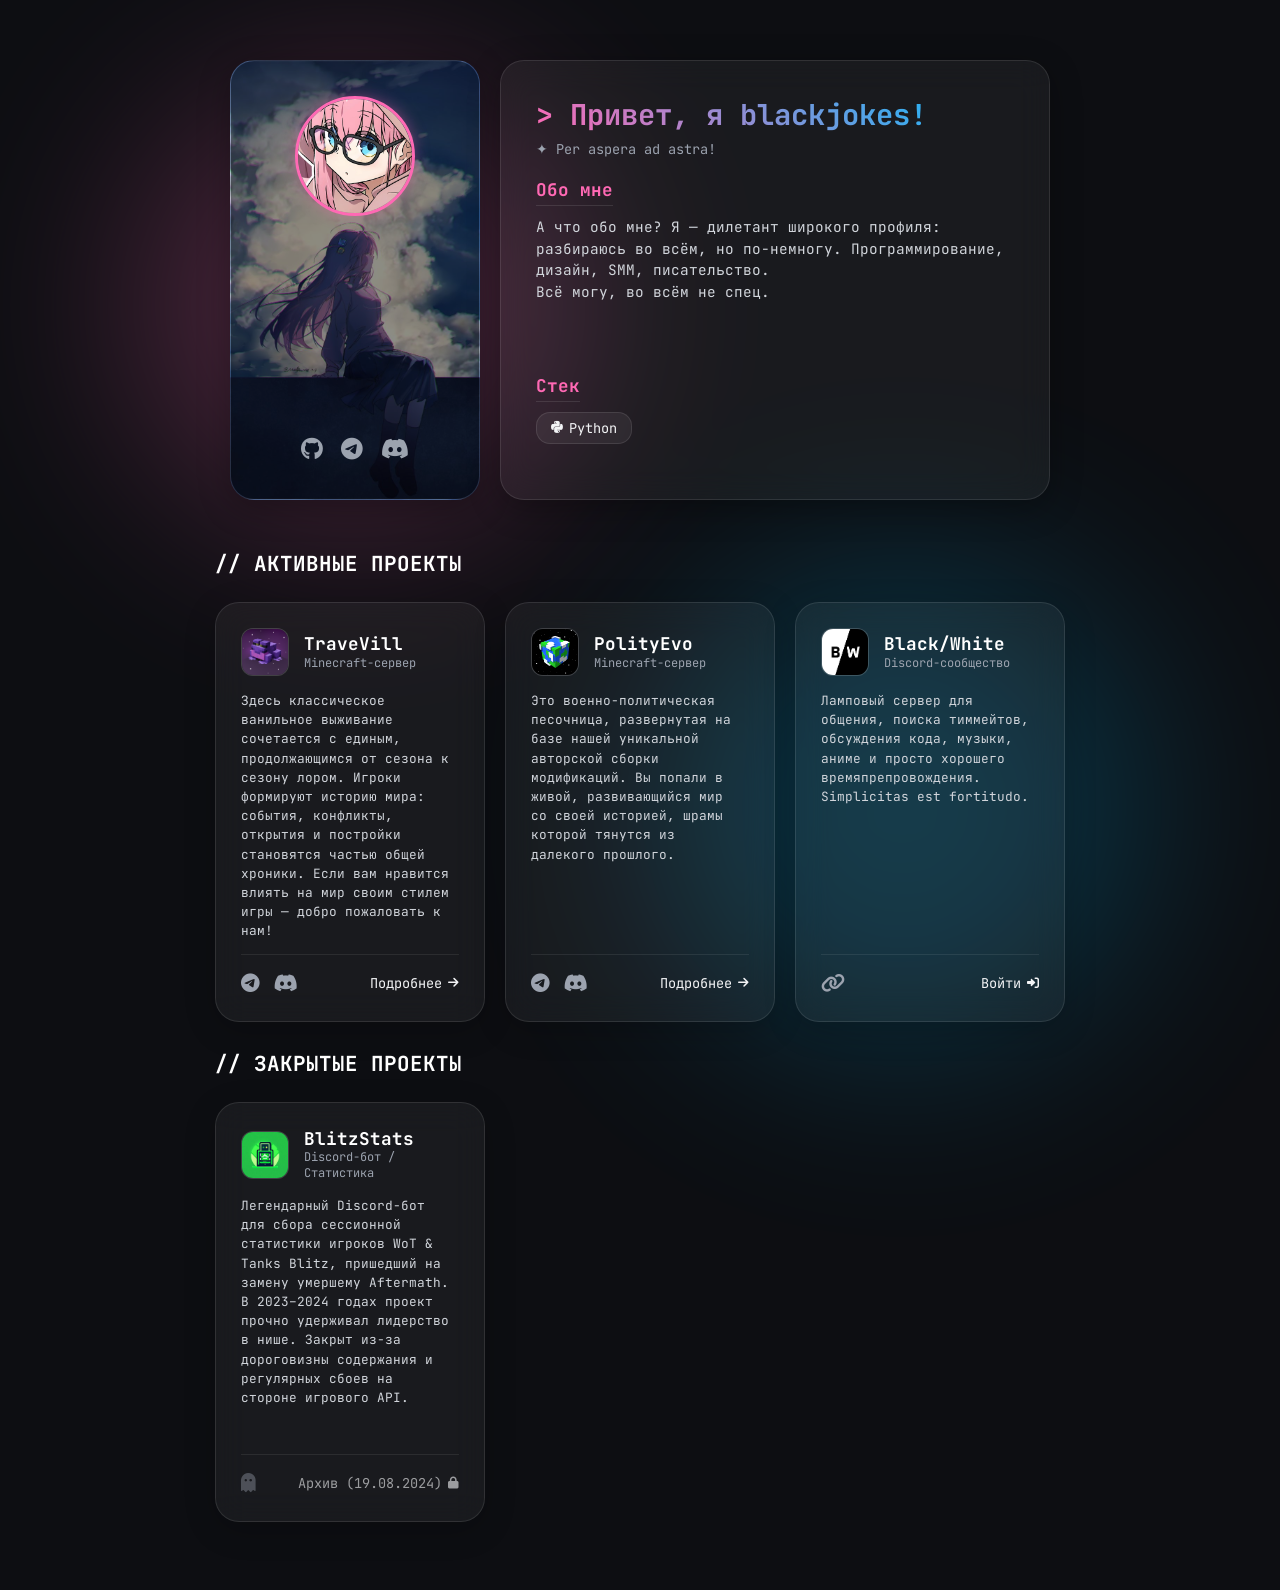
==== index.html @ e2f6ecfb "^_^" ====
<!DOCTYPE html>
<html lang="ru">
<head>
    <meta charset="UTF-8">
    <meta name="viewport" content="width=device-width, initial-scale=1.0">
    <title>Обо мне</title>
    <link rel="stylesheet" href="https://cdnjs.cloudflare.com/ajax/libs/font-awesome/6.0.0/css/all.min.css">
    <link rel="stylesheet" href="style.css">
    <link rel="icon" type="image/png" href="image/favicon-96x96.png" sizes="96x96" />
    <link rel="icon" type="image/svg+xml" href="image/favicon.svg" />
    <link rel="shortcut icon" href="image/favicon.ico" />
    <link rel="apple-touch-icon" sizes="180x180" href="image/apple-touch-icon.png" />
    <meta name="apple-mobile-web-app-title" content="blackjokes" />
    <link rel="manifest" href="image/site.webmanifest" />
</head>
<body>
    <div class="page-wrapper">
        
        <div class="main-container">
            
            <aside class="sidebar" style="background-image: url('image/bocchi.jpg');">
                <div class="sidebar-content">
                    <div class="avatar-container">
                        <img src="image/blackjokes.jpg" alt="blackjokes" class="avatar-img">
                    </div>
                    <div class="social-links">
                        <a href="https://github.com/blackjokes" target="_blank" class="social-icon" title="GitHub"><i class="fab fa-github"></i></a>
                        <a href="https://t.me/bIackjokes" target="_blank" class="social-icon" title="Telegram"><i class="fab fa-telegram"></i></a>
                        <a href="javascript:void(0)" class="social-icon" title="Discord"><i class="fab fa-discord"></i></a>
                    </div>
                </div>
            </aside>

            <main class="profile-card">
                <header>
                    <h1>> Привет, я blackjokes!</h1>
                    <p class="subtitle">✦ Per aspera ad astra!</p>
                </header>
                
                <section class="about">
                    <h2>Обо мне</h2>
                    <p>А что обо мне? Я — дилетант широкого профиля: разбираюсь во всём, но по-немногу. Программирование, дизайн, SMM, писательство.<br> Всё могу, во всём не спец.</p>
                </section>

                <section class="tech-stack">
                    <h2>Стек</h2>
                    <ul>
                        <li><i class="fab fa-python tech-icon"></i> Python</li>
                    </ul>
                </section>
            </main>
        </div>

        <div class="projects-section">
            
            <h2 class="section-title">// Активные проекты</h2>
            <div class="projects-grid">
                
                <div class="project-tile tile-travevill">
                    <div class="tile-header">
                        <div class="project-logo-wrapper">
                            <img src="image/TraveVill_4_avatar.png" alt="" class="project-logo" onerror="this.style.parentNode.style.display='none'">
                        </div>
                        <div class="tile-title">
                            <h3>TraveVill</h3>
                            <p>Minecraft-сервер</p>
                        </div>
                    </div>
                    <p class="tile-desc">Здесь классическое ванильное выживание сочетается с единым, продолжающимся от сезона к сезону лором. Игроки формируют историю мира: события, конфликты, открытия и постройки становятся частью общей хроники. Если вам нравится влиять на мир своим стилем игры — добро пожаловать к нам!</p>
                    <div class="tile-footer">
                        <div class="project-socials">
                            <a href="https://t.me/travevill" target="_blank" title="Telegram проекта"><i class="fab fa-telegram"></i></a>
                            <a href="https://discord.gg/UaJRDHTnXW" target="_blank" title="Discord проекта"><i class="fab fa-discord"></i></a>
                        </div>
                        <a href="https://blackjokes.travevill.ru/travevill.mp4" class="tile-btn">Подробнее <i class="fas fa-arrow-right"></i></a>
                    </div>
                </div>

                <div class="project-tile tile-polityevo">
                    <div class="tile-header">
                        <div class="project-logo-wrapper">
                            <img src="image/PolityEvo_avatar_(stars).png" alt="" class="project-logo" onerror="this.style.parentNode.style.display='none'">
                        </div>
                        <div class="tile-title">
                            <h3>PolityEvo</h3>
                            <p>Minecraft-сервер</p>
                        </div>
                    </div>
                    <p class="tile-desc">Это военно-политическая песочница, развернутая на базе нашей уникальной авторской сборки модификаций. Вы попали в живой, развивающийся мир со своей историей, шрамы которой тянутся из далекого прошлого.</p>
                    <div class="tile-footer">
                        <div class="project-socials">
                            <a href="https://t.me/polityevo" target="_blank" title="Telegram проекта"><i class="fab fa-telegram"></i></a>
                            <a href="https://discord.gg/szF5jDfvCu" target="_blank" title="Discord проекта"><i class="fab fa-discord"></i></a>
                        </div>
                        <a href="https://blackjokes.travevill.ru/travevill.mp4" class="tile-btn">Подробнее <i class="fas fa-arrow-right"></i></a>
                    </div>
                </div>

                <div class="project-tile tile-discord-server">
                    <div class="tile-header">
                        <div class="project-logo-wrapper">
                            <img src="image/blackwhite.png" alt="" class="project-logo" onerror="this.style.parentNode.style.display='none'">
                        </div>
                        <div class="tile-title">
                            <h3>Black/White</h3>
                            <p>Discord-сообщество</p>
                        </div>
                    </div>
                    <p class="tile-desc">Ламповый сервер для общения, поиска тиммейтов, обсуждения кода, музыки, аниме и просто хорошего времяпрепровождения. Simplicitas est fortitudo.</p>
                    <div class="tile-footer">
                        <div class="project-socials">
                            <a href="https://discord.gg/ceJnXbeyJk" target="_blank" title="Инвайт на сервер"><i class="fas fa-link"></i></a>
                        </div>
                        <a href="https://discord.gg/ceJnXbeyJk" class="tile-btn">Войти <i class="fas fa-sign-in-alt"></i></a>
                    </div>
                </div>

            </div>

            <h2 class="section-title" style="margin-top: 20px;">// Закрытые проекты</h2>
            <div class="projects-grid">
                
                <div class="project-tile tile-blitzstats">
                    <div class="tile-header">
                        <div class="project-logo-wrapper">
                            <img src="image/blitzstats.jpg" alt="" class="project-logo" onerror="this.style.parentNode.style.display='none'">
                        </div>
                        <div class="tile-title">
                            <h3>BlitzStats</h3>
                            <p>Discord-бот / Статистика</p>
                        </div>
                    </div>
                    <p class="tile-desc">Легендарный Discord-бот для сбора сессионной статистики игроков WoT & Tanks Blitz, пришедший на замену умершему Aftermath. В 2023–2024 годах проект прочно удерживал лидерство в нише. Закрыт из-за дороговизны содержания и регулярных сбоев на стороне игрового API.</p>
                    <div class="tile-footer">
                        <div class="project-socials">
                            <a href="javascript:void(0)" style="opacity: 0.4; cursor: not-allowed;" title="Проект закрыт"><i class="fas fa-ghost"></i></a>
                        </div>
                        <span class="tile-btn" style="opacity: 0.6; pointer-events: none;">Архив (19.08.2024) <i class="fas fa-lock"></i></span>
                    </div>
                </div>

            </div>

        </div>

    </div>
</body>

<script>
        document.querySelectorAll('.discord-copy-btn').forEach(button => {
            button.addEventListener('click', function(e) {
                e.preventDefault();
                const textToCopy = this.getAttribute('data-clipboard');
                
                navigator.clipboard.writeText(textToCopy).then(() => {
                    // Создаем плавающее уведомление
                    const tooltip = document.createElement('div');
                    tooltip.className = 'clipboard-tooltip';
                    tooltip.innerText = 'Скопировано!';
                    document.body.appendChild(tooltip);
                    
                    // Позиционируем его над курсором мыши
                    tooltip.style.left = `${e.pageX}px`;
                    tooltip.style.top = `${e.pageY - 30}px`;
                    
                    // Удаляем через секунду после анимации исчезновения
                    setTimeout(() => {
                        tooltip.classList.add('fade-out');
                        setTimeout(() => tooltip.remove(), 300);
                    }, 1000);
                }).catch(err => {
                    console.error('Не удалось скопировать: ', err);
                });
            });
        });
    </script>
</body>
</html>
---- style.css ----
/* Импорт шрифта */
@import url('https://fonts.googleapis.com/css2?family=JetBrains+Mono:wght@400;700&display=swap');

:root {
    --glass-bg: rgba(255, 255, 255, 0.05);
    --glass-border: rgba(255, 255, 255, 0.1);
    --text-main: #f3f4f6;
    --text-muted: #9ca3af;
    --bocchi-pink: #ff69b4;
    --ryo-blue: #00bfff;
}

* {
    margin: 0;
    padding: 0;
    box-sizing: border-box;
}

html, body {
    width: 100%;
    max-width: 100%;
    overflow-x: hidden; /* Запрещаем горизонтальный скролл на корневом уровне */
}

body {
    font-family: 'JetBrains Mono', monospace;
    background-color: #0d0e12;
    color: var(--text-main);
    min-height: 100vh;
    overflow-y: auto;
    position: relative;
}

/* Главная вертикальная обертка */
.page-wrapper {
    display: flex;
    flex-direction: column;
    align-items: center;
    width: 100%;
    max-width: 100%;
    padding: clamp(20px, 5vw, 60px) 15px; /* Оптимальные безопасные отступы по бокам */
    gap: clamp(30px, 6vw, 50px);
    overflow-x: hidden;
}

/* Задний фон со свечением */
body::before, body::after {
    content: '';
    position: absolute;
    border-radius: 50%;
    filter: blur(100px);
    z-index: -1;
}
body::before {
    width: 450px;
    height: 450px;
    background: var(--bocchi-pink);
    opacity: 0.25;
    top: 5%;
    left: 10%;
    animation: float 8s ease-in-out infinite alternate;
}
body::after {
    width: 500px;
    height: 500px;
    background: var(--ryo-blue);
    opacity: 0.20;
    top: 35%;
    right: 10%;
    animation: float 10s ease-in-out infinite alternate-reverse;
}

/* --- ВЕРХНИЙ БЛОК (Профиль) --- */
.main-container {
    display: flex;
    justify-content: center;
    align-items: stretch;
    width: 100%;
    max-width: 850px;
    gap: 20px;
    flex-wrap: wrap;
}

.sidebar {
    width: 100%;
    min-width: 240px;
    flex: 1 1 240px;
    background-size: cover;
    background-position: center 15%; /* Смещаем картинку, чтобы лицо Хитори всегда было в кадре */
    border-radius: 24px;
    border: 1px solid var(--glass-border);
    overflow: hidden;
    box-shadow: 0 8px 32px 0 rgba(0, 0, 0, 0.3);
}

.sidebar-content {
    display: flex;
    flex-direction: column;
    justify-content: space-between;
    align-items: center;
    height: 100%;
    min-height: 200px;
    padding: 30px 20px;
    background: rgba(0, 0, 0, 0.45);
    gap: 20px;
}

.avatar-container {
    width: 120px;
    height: 120px;
    border-radius: 50%;
    border: 3px solid var(--bocchi-pink);
    overflow: hidden;
    box-shadow: 0 0 15px rgba(255, 105, 180, 0.4);
    transition: transform 0.3s ease;
}
.avatar-container:hover { transform: scale(1.08); }
.avatar-img { width: 100%; height: 100%; object-fit: cover; }

.social-links { display: flex; gap: 18px; }
.social-icon { font-size: 1.4rem; color: var(--text-muted); text-decoration: none; transition: color 0.3s ease, transform 0.2s ease; position: relative; }
.social-icon:hover { color: #fff; transform: translateY(-2px); }

.profile-card {
    background: var(--glass-bg);
    backdrop-filter: blur(16px);
    -webkit-backdrop-filter: blur(16px);
    border: 1px solid var(--glass-border);
    border-radius: 24px;
    padding: clamp(20px, 4vw, 35px);
    flex: 1 1 300px;
    width: 100%;
    max-width: 550px;
    box-shadow: 0 8px 32px 0 rgba(0, 0, 0, 0.3);
    
    /* Флекс для вертикального распределения элементов */
    display: flex;
    flex-direction: column;
}

header h1 {
    font-size: clamp(1.3rem, 4vw, 1.8rem);
    margin-bottom: 6px;
    background: linear-gradient(45deg, var(--bocchi-pink), var(--ryo-blue));
    -webkit-background-clip: text;
    -webkit-text-fill-color: transparent;
}
.subtitle { font-size: 0.85rem; color: var(--text-muted); margin-bottom: 20px; }

section { margin-bottom: 20px; }
section h2 { font-size: 1.1rem; margin-bottom: 10px; color: var(--bocchi-pink); border-bottom: 1px solid var(--glass-border); padding-bottom: 4px; display: inline-block; }
section p { color: #d1d5db; line-height: 1.5; font-size: 0.9rem; }

/* Стек технологий автоматически прижимается к низу карточки */
.tech-stack {
    margin-top: auto;
    padding-top: 15px;
}
.tech-stack ul { list-style: none; display: flex; gap: 10px; flex-wrap: wrap; }
.tech-stack li { display: flex; align-items: center; background: rgba(255, 255, 255, 0.06); border: 1px solid var(--glass-border); padding: 6px 14px; border-radius: 14px; font-size: 0.85rem; transition: all 0.2s ease; }
.tech-stack li:hover {
    background: rgba(255, 105, 180, 0.15);
    border-color: var(--bocchi-pink);
    transform: scale(1.03);
    box-shadow: 0 4px 12px rgba(255, 105, 180, 0.2);
}
.tech-icon { margin-right: 6px; }

/* --- НИЖНИЙ БЛОК: СЕТКА ПРОЕКТОВ --- */
.projects-section {
    width: 100%;
    max-width: 850px; 
}

.section-title {
    font-size: 1.3rem;
    color: #fff;
    margin-bottom: 25px;
    text-transform: uppercase;
    letter-spacing: 1px;
}

.projects-grid {
    display: flex;
    flex-wrap: wrap;
    gap: 20px;
    width: 100%;
    justify-content: flex-start;
}

.project-tile {
    background: var(--glass-bg);
    backdrop-filter: blur(16px);
    -webkit-backdrop-filter: blur(16px);
    border: 1px solid var(--glass-border);
    border-radius: 24px;
    padding: 25px;
    display: flex;
    flex-direction: column;
    justify-content: space-between;
    
    flex: 1 1 250px;
    width: 100%;
    max-width: 270px;
    height: 420px;
    
    box-shadow: 0 8px 32px 0 rgba(0, 0, 0, 0.2);
    margin-top: 0;
    margin-bottom: 8px;
    transition: margin 0.25s ease, border-color 0.25s ease, box-shadow 0.25s ease;
}

.tile-header { 
    display: flex; 
    align-items: center; 
    gap: 15px; 
    margin-bottom: 15px;
    flex-shrink: 0;
}

.project-logo-wrapper {
    width: 48px !important;
    height: 48px !important;
    min-width: 48px !important;
    min-height: 48px !important;
    border-radius: 12px;
    background: rgba(255, 255, 255, 0.08);
    border: 1px solid var(--glass-border);
    display: flex;
    align-items: center;
    justify-content: center;
    overflow: hidden;
}

.project-logo { 
    width: 100% !important; 
    height: 100% !important; 
    object-fit: cover !important; 
}

.tile-title h3 { font-size: 1.1rem; color: #fff; line-height: 1.2; }
.tile-title p { font-size: 0.75rem; color: var(--text-muted); }

.tile-desc {
    font-size: 0.8rem;
    color: #d1d5db;
    line-height: 1.5;
    margin-bottom: 15px;
    flex-grow: 1;
    overflow-y: auto; 
    padding-right: 5px; 
}

.tile-desc::-webkit-scrollbar { width: 4px; }
.tile-desc::-webkit-scrollbar-track { background: rgba(255, 255, 255, 0.01); }
.tile-desc::-webkit-scrollbar-thumb { background: rgba(255, 255, 255, 0.15); border-radius: 10px; }
.tile-desc::-webkit-scrollbar-thumb:hover { background: rgba(255, 255, 255, 0.3); }

.tile-footer {
    display: flex;
    justify-content: space-between;
    align-items: center;
    border-top: 1px solid rgba(255, 255, 255, 0.08);
    padding-top: 15px;
    flex-shrink: 0;
}

.project-socials { display: flex; gap: 14px; }
.project-socials a { color: var(--text-muted); font-size: 1.2rem; text-decoration: none; transition: color 0.2s ease, transform 0.2s ease; }
.project-socials a:hover { color: #fff; transform: translateY(-2px); }

.tile-btn {
    color: var(--text-main);
    text-decoration: none;
    font-size: 0.85rem;
    display: flex;
    align-items: center;
    gap: 6px;
    transition: gap 0.2s ease, color 0.2s ease;
}
.tile-btn i { font-size: 0.75rem; transition: transform 0.2s ease; }

/* --- ХОВЕРЫ ДЛЯ КАРТОЧЕК --- */
.tile-travevill:hover { margin-top: -8px; margin-bottom: 16px; border-color: var(--bocchi-pink); box-shadow: 0 15px 30px rgba(255, 105, 180, 0.25); }
.tile-travevill:hover .tile-btn { color: var(--bocchi-pink); }
.tile-travevill:hover .tile-btn i { transform: translateX(3px); }

.tile-polityevo:hover { margin-top: -8px; margin-bottom: 16px; border-color: var(--ryo-blue); box-shadow: 0 15px 30px rgba(0, 191, 255, 0.25); }
.tile-polityevo:hover .tile-btn { color: var(--ryo-blue); }
.tile-polityevo:hover .tile-btn i { transform: translateX(3px); }

.tile-discord-server:hover { margin-top: -8px; margin-bottom: 16px; border-color: #5865F2; box-shadow: 0 15px 30px rgba(88, 101, 242, 0.3); }
.tile-discord-server:hover .tile-btn { color: #5865F2; }
.tile-discord-server:hover .tile-btn i { transform: translateX(3px); }

.tile-blitzstats:hover { margin-top: -8px; margin-bottom: 16px; border-color: #2ecc71; box-shadow: 0 15px 30px rgba(46, 204, 113, 0.25); }
.tile-blitzstats:hover .tile-btn { color: #2ecc71; }
.tile-blitzstats:hover .tile-btn i { transform: translateX(3px); }

@keyframes float {
    0% { transform: translate(0, 0) scale(1); }
    100% { transform: translate(20px, 15px) scale(1.05); }
}

/* --- ВСПЛЫВАЮЩЕЕ УВЕДОМЛЕНИЕ (КЛИПБОРД ТУЛТИП) --- */
.clipboard-tooltip {
    position: absolute;
    background: rgba(88, 101, 242, 0.9); /* Серверный цвет Discord */
    color: #fff;
    padding: 6px 12px;
    border-radius: 8px;
    font-size: 0.75rem;
    font-weight: bold;
    pointer-events: none;
    z-index: 9999;
    box-shadow: 0 4px 15px rgba(88, 101, 242, 0.4);
    transform: translate(-50%, -100%);
    animation: tooltip-bounce 0.2s ease-out forwards;
    border: 1px solid rgba(255, 255, 255, 0.2);
}

.clipboard-tooltip.fade-out {
    opacity: 0;
    transform: translate(-50%, -130%);
    transition: opacity 0.3s ease, transform 0.3s ease;
}

@keyframes tooltip-bounce {
    0% { transform: translate(-50%, -70%); opacity: 0; }
    100% { transform: translate(-50%, -100%); opacity: 1; }
}

/* ======================================================= */
/* МЕДИА-ЗАПРОС ДЛЯ ПК (Горизонтальные экраны)            */
/* ======================================================= */
@media (min-width: 750px) {
    .main-container {
        min-height: 440px; 
    }
    .sidebar { 
        max-width: 250px; 
    }
    .sidebar-content { 
        flex-direction: column; 
        padding: 35px 20px; 
    }
}

/* ======================================================= */
/* МЕДИА-ЗАПРОС ДЛЯ СМАРТФОНОВ                             */
/* ======================================================= */
@media screen and (max-width: 749px) {
    .main-container {
        flex-direction: column;
        align-items: center;
    }

    .sidebar {
        width: 100%;
        max-width: 550px; 
        height: auto; 
        background-image: none !important; 
        background: rgba(255, 255, 255, 0.03); 
    }

    .sidebar-content {
        flex-direction: column;
        justify-content: center;
        align-items: center;
        padding: 30px 20px;
        gap: 15px; 
        background: transparent !important; 
    }

    .section-title {
        text-align: center;
    }

    .projects-grid {
        justify-content: center; 
    }

    .project-tile {
        flex: 1 1 100%;
        max-width: 550px; 
        height: auto; 
        min-height: 260px;
    }

    .tile-desc {
        overflow-y: visible; 
    }
}
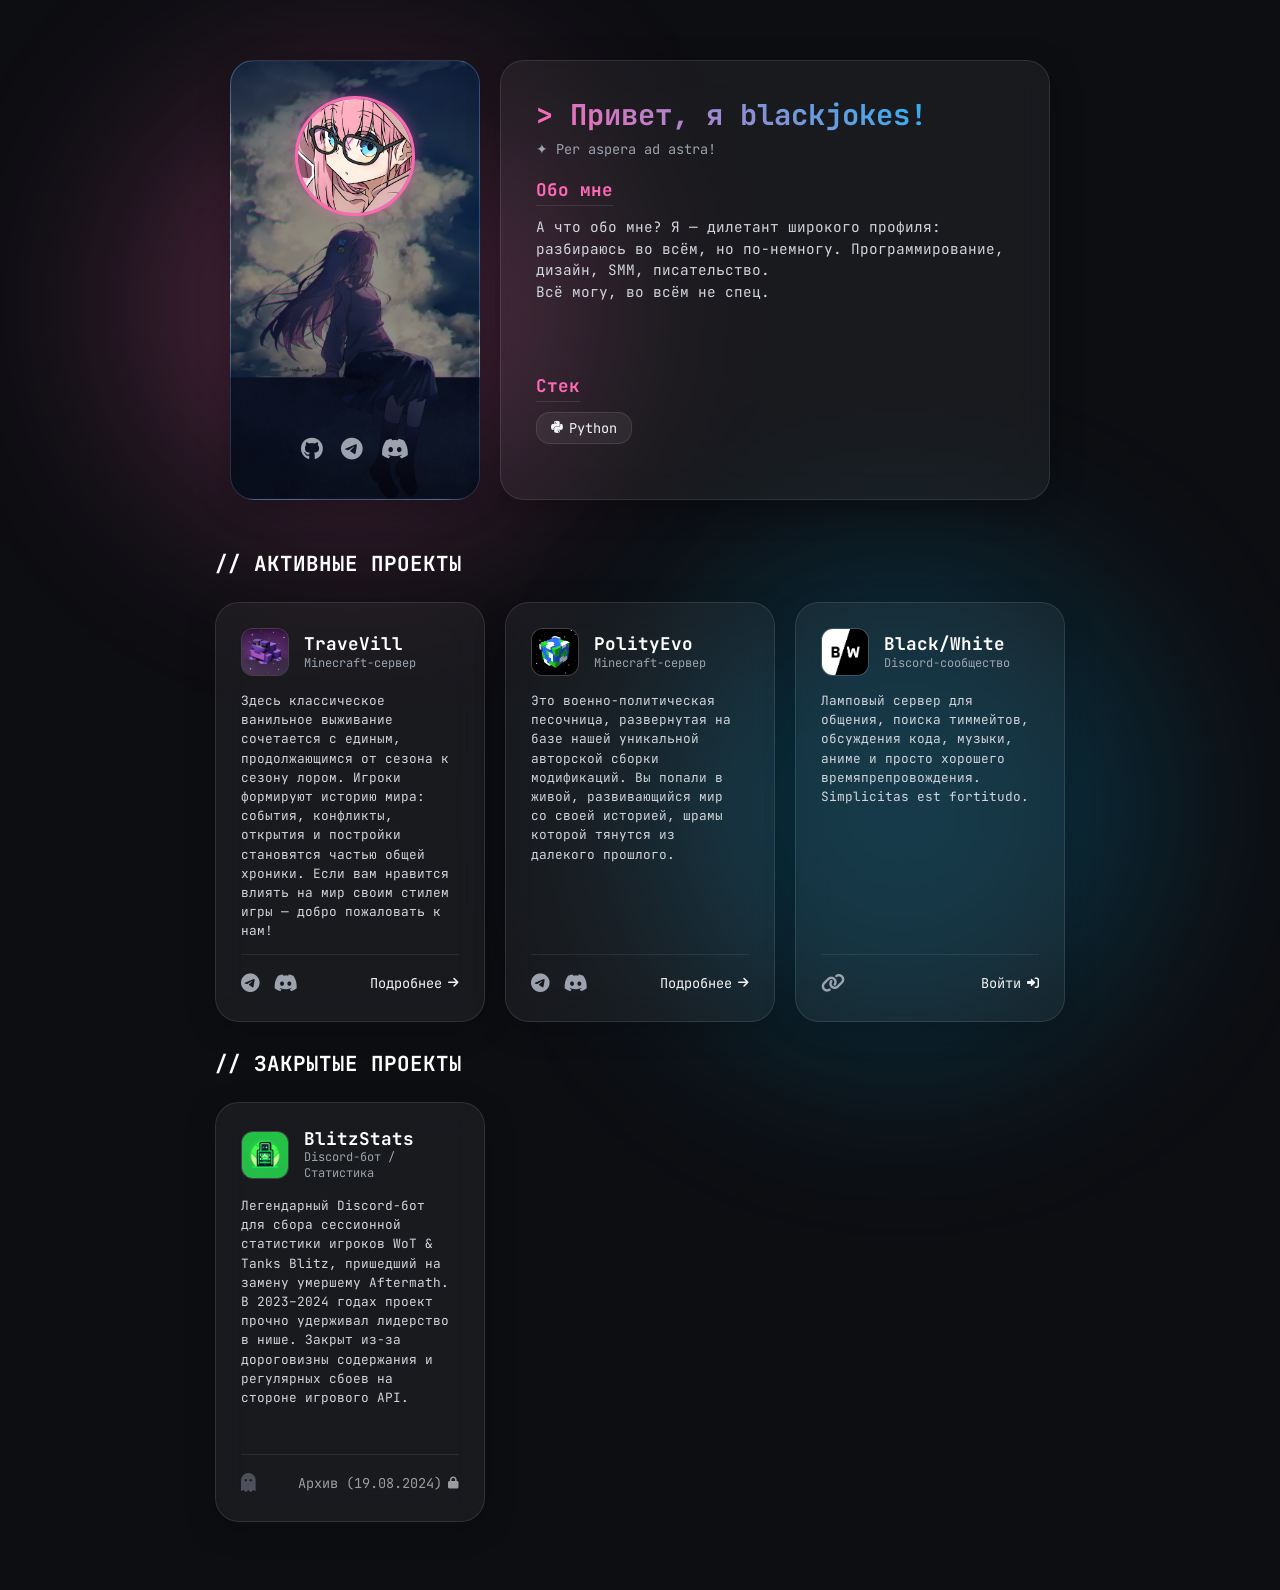
==== commit a759ecf6: "^_^" ====
--- a/index.html
+++ b/index.html
@@ -26,7 +26,7 @@
                     <div class="social-links">
                         <a href="https://github.com/blackjokes" target="_blank" class="social-icon" title="GitHub"><i class="fab fa-github"></i></a>
                         <a href="https://t.me/bIackjokes" target="_blank" class="social-icon" title="Telegram"><i class="fab fa-telegram"></i></a>
-                        <a href="javascript:void(0)" class="social-icon" title="Discord"><i class="fab fa-discord"></i></a>
+                        <a href="javascript:void(0)" class="social-icon discord-copy-btn" data-clipboard="blackjokes" title="Копировать Discord"><i class="fab fa-discord"></i></a>
                     </div>
                 </div>
             </aside>
@@ -144,26 +144,24 @@
         </div>
 
     </div>
-</body>
 
-<script>
+    <script>
         document.querySelectorAll('.discord-copy-btn').forEach(button => {
             button.addEventListener('click', function(e) {
                 e.preventDefault();
                 const textToCopy = this.getAttribute('data-clipboard');
                 
+                if (!textToCopy) return;
+
                 navigator.clipboard.writeText(textToCopy).then(() => {
-                    // Создаем плавающее уведомление
                     const tooltip = document.createElement('div');
                     tooltip.className = 'clipboard-tooltip';
-                    tooltip.innerText = 'Скопировано!';
+                    tooltip.innerText = 'UID  cкопирован!';
                     document.body.appendChild(tooltip);
                     
-                    // Позиционируем его над курсором мыши
                     tooltip.style.left = `${e.pageX}px`;
                     tooltip.style.top = `${e.pageY - 30}px`;
                     
-                    // Удаляем через секунду после анимации исчезновения
                     setTimeout(() => {
                         tooltip.classList.add('fade-out');
                         setTimeout(() => tooltip.remove(), 300);
--- a/style.css
+++ b/style.css
@@ -43,13 +43,16 @@
     overflow-x: hidden;
 }
 
-/* Задний фон со свечением */
+/* Задний фон со свечением + Оптимизация против чёрных артефактов */
 body::before, body::after {
     content: '';
     position: absolute;
     border-radius: 50%;
     filter: blur(100px);
     z-index: -1;
+    will-change: transform;
+    transform: translateZ(0);
+    backface-visibility: hidden;
 }
 body::before {
     width: 450px;
@@ -121,6 +124,7 @@
 .social-icon { font-size: 1.4rem; color: var(--text-muted); text-decoration: none; transition: color 0.3s ease, transform 0.2s ease; position: relative; }
 .social-icon:hover { color: #fff; transform: translateY(-2px); }
 
+/* Оптимизация рендеринга блура против бага с квадратами */
 .profile-card {
     background: var(--glass-bg);
     backdrop-filter: blur(16px);
@@ -133,9 +137,12 @@
     max-width: 550px;
     box-shadow: 0 8px 32px 0 rgba(0, 0, 0, 0.3);
     
-    /* Флекс для вертикального распределения элементов */
     display: flex;
     flex-direction: column;
+    
+    will-change: transform;
+    transform: translateZ(0);
+    backface-visibility: hidden;
 }
 
 header h1 {
@@ -188,6 +195,7 @@
     justify-content: flex-start;
 }
 
+/* Оптимизация рендеринга блура против бага с квадратами */
 .project-tile {
     background: var(--glass-bg);
     backdrop-filter: blur(16px);
@@ -208,6 +216,10 @@
     margin-top: 0;
     margin-bottom: 8px;
     transition: margin 0.25s ease, border-color 0.25s ease, box-shadow 0.25s ease;
+    
+    will-change: transform;
+    transform: translateZ(0);
+    backface-visibility: hidden;
 }
 
 .tile-header { 
@@ -305,18 +317,19 @@
 /* --- ВСПЛЫВАЮЩЕЕ УВЕДОМЛЕНИЕ (КЛИПБОРД ТУЛТИП) --- */
 .clipboard-tooltip {
     position: absolute;
-    background: rgba(88, 101, 242, 0.9); /* Серверный цвет Discord */
+    background: rgba(88, 101, 242, 0.95); /* Серверный цвет Discord */
     color: #fff;
-    padding: 6px 12px;
+    padding: 6px 14px;
     border-radius: 8px;
     font-size: 0.75rem;
     font-weight: bold;
     pointer-events: none;
-    z-index: 9999;
+    z-index: 99999;
     box-shadow: 0 4px 15px rgba(88, 101, 242, 0.4);
     transform: translate(-50%, -100%);
     animation: tooltip-bounce 0.2s ease-out forwards;
     border: 1px solid rgba(255, 255, 255, 0.2);
+    font-family: 'JetBrains Mono', monospace;
 }
 
 .clipboard-tooltip.fade-out {
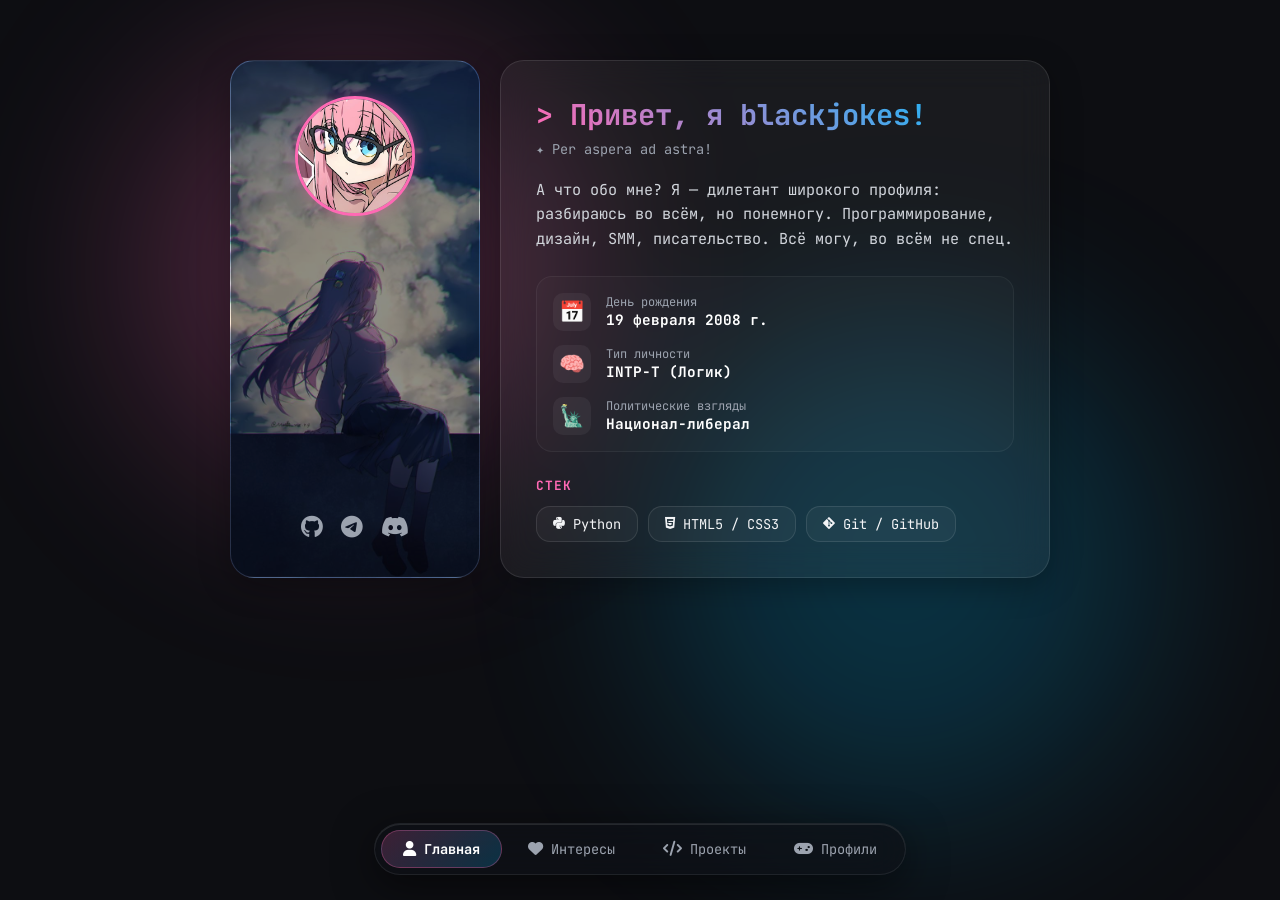
==== commit 9ea15737: "^_^" ====
--- a/index.html
+++ b/index.html
@@ -3,174 +3,1182 @@
 <head>
     <meta charset="UTF-8">
     <meta name="viewport" content="width=device-width, initial-scale=1.0">
-    <title>Обо мне</title>
+    <title>blackjokes | Сайт обо мне</title>
     <link rel="stylesheet" href="https://cdnjs.cloudflare.com/ajax/libs/font-awesome/6.0.0/css/all.min.css">
     <link rel="stylesheet" href="style.css">
-    <link rel="icon" type="image/png" href="image/favicon-96x96.png" sizes="96x96" />
-    <link rel="icon" type="image/svg+xml" href="image/favicon.svg" />
-    <link rel="shortcut icon" href="image/favicon.ico" />
-    <link rel="apple-touch-icon" sizes="180x180" href="image/apple-touch-icon.png" />
+    <link rel="icon" type="image/png" href="images/favicons/favicon-96x96.png" sizes="96x96" />
+    <link rel="icon" type="image/svg+xml" href="images/favicons/favicon.svg" />
+    <link rel="shortcut icon" href="images/favicons/favicon.ico" />
+    <link rel="apple-touch-icon" sizes="180x180" href="images/favicons/apple-touch-icon.png" />
     <meta name="apple-mobile-web-app-title" content="blackjokes" />
-    <link rel="manifest" href="image/site.webmanifest" />
+    <link rel="manifest" href="site.webmanifest" />
 </head>
 <body>
     <div class="page-wrapper">
         
-        <div class="main-container">
+        <!-- СЛУЖЕБНЫЙ ЭКРАН: ГЛАВНАЯ -->
+        <div id="screen-main" class="screen-content active">
+            <div class="main-container">
+                <aside class="sidebar" style="background-image: url('images/arts/bocchi.jpg');">
+                    <div class="sidebar-content">
+                        <div class="avatar-container" id="avatarBlock">
+                            <img src="images/avatars/blackjokes.jpg" alt="blackjokes" class="avatar-img">
+                        </div>
+                        <div class="social-links">
+                            <a href="https://github.com/blackjokes" target="_blank" class="social-icon" title="GitHub"><i class="fab fa-github"></i></a>
+                            <a href="https://t.me/bIackjokes" target="_blank" class="social-icon" title="Telegram"><i class="fab fa-telegram"></i></a>
+                            <a href="javascript:void(0)" class="social-icon discord-copy-btn" data-clipboard="blackjokes" title="Копировать Discord"><i class="fab fa-discord"></i></a>
+                        </div>
+                    </div>
+                </aside>
+
+                <main class="profile-card">
+                    <header>
+                        <h1 id="greeting">> Привет, я blackjokes!</h1>
+                        <p class="subtitle" id="bdaySubtitle">✦ Per aspera ad astra!</p>
+                    </header>
+                    
+                    <section class="about-section">
+                        <p class="bio-text">А что обо мне? Я — дилетант широкого профиля: разбираюсь во всём, но понемногу. Программирование, дизайн, SMM, писательство. Всё могу, во всём не спец.</p>
+                        
+                        <div class="personal-info-grid">
+                            <div class="info-item">
+                                <span class="info-icon">📅</span>
+                                <div class="info-text">
+                                    <span class="info-label">День рождения</span>
+                                    <span class="info-value">19 февраля 2008 г.</span>
+                                </div>
+                            </div>
+                            <div class="info-item">
+                                <span class="info-icon">🧠</span>
+                                <div class="info-text">
+                                    <span class="info-label">Тип личности</span>
+                                    <span class="info-value">INTP-T (Логик)</span>
+                                </div>
+                            </div>
+                            <div class="info-item">
+                                <span class="info-icon">🗽</span>
+                                <div class="info-text">
+                                    <span class="info-label">Политические взгляды</span>
+                                    <span class="info-value">Национал-либерал</span>
+                                </div>
+                            </div>
+                        </div>
+                    </section>
+
+                    <section class="tech-stack">
+                        <h2>Стек</h2>
+                        <ul>
+                            <li><i class="fab fa-python tech-icon"></i> Python</li>
+                            <li><i class="fab fa-html5 tech-icon"></i> HTML5 / CSS3</li>
+                            <li><i class="fab fa-git-alt tech-icon"></i> Git / GitHub</li>
+                        </ul>
+                    </section>
+                </main>
+            </div>
+        </div>
+
+        <!-- СЛУЖЕБНЫЙ ЭКРАН: ИНТЕРЕСЫ -->
+        <div id="screen-interests" class="screen-content">
+            <div class="large-container">
+                
+                <!-- АНИМЕ -->
+                <h2 class="section-title">// Аниме</h2>
+                <div class="projects-grid">
+                    
+                    <div class="project-tile tile-animelib">
+                        <div class="tile-header">
+                            <div class="project-logo-wrapper">
+                                <img src="images/avatars/angel.jpg" alt="Logo" class="project-logo">
+                            </div>
+                            <div class="tile-title">
+                                <h3>Ангел по соседству</h3>
+                                <p>Романтика, Повседневность, Комедия</p>
+                            </div>
+                        </div>
+                        <p class="tile-desc">Концентрированная романтика с акцентом на бытовую повседневность и заботу. В отличие от классических ромкомов, здесь сюжет строится вокруг постепенного сближения двух соседей в домашней обстановке. Повествование сосредоточено на развитии взаимного доверия.</p>
+                        <div class="tile-footer">
+                            <div class="project-socials"></div>
+                            <a href="javascript:void(0)" class="tile-btn open-modal-trigger" data-modal="modal-anime-angel">Подробнее <i class="fas fa-arrow-right"></i></a>
+                        </div>
+                    </div>
+
+                    <div class="project-tile tile-animelib">
+                        <div class="tile-header">
+                            <div class="project-logo-wrapper">
+                                <img src="images/avatars/oregairu.jpg" alt="Logo" class="project-logo">
+                            </div>
+                            <div class="tile-title">
+                                <h3>Oregairu</h3>
+                                <p>Драма, Психология, Романтика, Комедия, Школа</p>
+                            </div>
+                        </div>
+                        <p class="tile-desc">Школьная драма с глубоким психологизмом и нетипичным главным героем. Повествование строится вокруг деконструкции жанровых штампов через призму циничного персонажа. Сюжет фокусируется на сложных социальных связях, природе человеческого эгоизма и поиске искренности.</p>
+                        <div class="tile-footer">
+                            <div class="project-socials"></div>
+                            <a href="javascript:void(0)" class="tile-btn open-modal-trigger" data-modal="modal-anime-oregairu">Подробнее <i class="fas fa-arrow-right"></i></a>
+                        </div>
+                    </div>
+
+                    <div class="project-tile tile-animelib">
+                        <div class="tile-header">
+                            <div class="project-logo-wrapper">
+                                <img src="images/avatars/eighty-six.jpg" alt="Logo" class="project-logo">
+                            </div>
+                            <div class="tile-title">
+                                <h3>Восемьдесят шесть</h3>
+                                <p>Военное, Драма, Фантастика, Экшен</p>
+                            </div>
+                        </div>
+                        <p class="tile-desc">Военно-политическая драма с сильным социальным подтекстом и детальной режиссурой. Сюжет раскрывает темы расовой дискриминации, цинизма пропаганды и состояния солдат на передовой. Сильная сторона тайтла — глубокий фокус на ценности человеческой жизни.</p>
+                        <div class="tile-footer">
+                            <div class="project-socials"></div>
+                            <a href="javascript:void(0)" class="tile-btn open-modal-trigger" data-modal="modal-anime-eightysix">Подробнее <i class="fas fa-arrow-right"></i></a>
+                        </div>
+                    </div>
+
+                    <div class="project-tile tile-animelib">
+                        <div class="tile-header">
+                            <div class="project-logo-wrapper">
+                                <img src="images/avatars/bocchi-the-rock.jpg" alt="Logo" class="project-logo">
+                            </div>
+                            <div class="tile-title">
+                                <h3>Одинокий рокер!</h3>
+                                <p>Музыка, Комедия, Повседневность</p>
+                            </div>
+                        </div>
+                        <p class="tile-desc">Музыкальная комедия, точно визуализирующая тему социальной тревожности. Аниме выделяется экспериментальной анимацией, которая через абсурдные визуальные метафоры передает панические атаки. Сюжет сочетает процесс создания рок-группы и путь преодоления замкнутости.</p>
+                        <div class="tile-footer">
+                            <div class="project-socials"></div>
+                            <a href="javascript:void(0)" class="tile-btn open-modal-trigger" data-modal="modal-anime-bocchi">Подробнее <i class="fas fa-arrow-right"></i></a>
+                        </div>
+                    </div>
+
+                </div>
+
+                <!-- РАНОБЭ -->
+                <h2 class="section-title" style="margin-top: 40px;">// Ранобэ</h2>
+                <div class="projects-grid">
+                    <div class="project-tile tile-ranobelib">
+                        <div class="tile-header">
+                            <div class="project-logo-wrapper">
+                                <img src="images/avatars/oregairu-ranobe.jpg" alt="Logo" class="project-logo">
+                            </div>
+                            <div class="tile-title">
+                                <h3>Розовая пора моей школьной жизни сплошной обман (Новелла)</h3>
+                                <p>Драма, Психология, Романтика, Комедия, Школа</p>
+                            </div>
+                        </div>
+                        <p class="tile-desc">Оригинальная новелла Ватару Ватари. Значительно глубже раскрывает внутренние монологи Хатимана, сложные социальные дилеммы и психологические нюансы взаимоотношений.</p>
+                        <div class="tile-footer">
+                            <div class="project-socials"></div>
+                            <a href="javascript:void(0)" class="tile-btn open-modal-trigger" data-modal="modal-ranobe-oregairu">Подробнее <i class="fas fa-arrow-right"></i></a>
+                        </div>
+                    </div>
+                </div>
+
+                <!-- ИГРЫ -->
+                <h2 class="section-title" style="margin-top: 40px;">// Игры</h2>
+                <div class="projects-grid">
+                    
+                    <div class="project-tile tile-minecraft">
+                        <div class="tile-header">
+                            <div class="project-logo-wrapper">
+                                <img src="images/avatars/minecraft.jpg" alt="Logo" class="project-logo">
+                            </div>
+                            <div class="tile-title">
+                                <h3>Minecraft</h3>
+                                <p>Песочница, Выживание, Симулятор</p>
+                            </div>
+                        </div>
+                        <p class="tile-desc">Идеальное пространство для создания миров, реализации технических проектов на редстоуне и лампового выживания сквадом.</p>
+                        <div class="tile-footer">
+                            <div class="project-socials"></div>
+                            <a href="javascript:void(0)" class="tile-btn open-modal-trigger" data-modal="modal-game-minecraft">Подробнее <i class="fas fa-arrow-right"></i></a>
+                        </div>
+                    </div>
+
+                    <div class="project-tile tile-re8">
+                        <div class="tile-header">
+                            <div class="project-logo-wrapper">
+                                <img src="images/avatars/re8.jpg" alt="Logo" class="project-logo">
+                            </div>
+                            <div class="tile-title">
+                                <h3>Resident Evil Village</h3>
+                                <p>Survival horror, Экшен, Приключение</p>
+                            </div>
+                        </div>
+                        <p class="tile-desc">Хоррор на выживание с акцентом на экшен и исследование. Сюжет сочетает мрачную готическую атмосферу европейской глуши и динамичные сражения с уникальными боссами.</p>
+                        <div class="tile-footer">
+                            <div class="project-socials"></div>
+                            <a href="javascript:void(0)" class="tile-btn open-modal-trigger" data-modal="modal-game-re8">Подробнее <i class="fas fa-arrow-right"></i></a>
+                        </div>
+                    </div>
+
+                    <div class="project-tile tile-hsr">
+                        <div class="tile-header">
+                            <div class="project-logo-wrapper">
+                                <img src="images/avatars/Honkai Star Rail.ico" alt="Logo" class="project-logo">
+                            </div>
+                            <div class="tile-title">
+                                <h3>Honkai: Star Rail</h3>
+                                <p>JRPG, Пошаговая стратегия, Фэнтези</p>
+                            </div>
+                        </div>
+                        <p class="tile-desc">Масштабное космическое фэнтези с пошаговой тактической системой. Повествование сфокусировано на исследовании разных планет и синергии персонажей в бою.</p>
+                        <div class="tile-footer">
+                            <div class="project-socials"></div>
+                            <a href="javascript:void(0)" class="tile-btn open-modal-trigger" data-modal="modal-game-hsr">Подробнее <i class="fas fa-arrow-right"></i></a>
+                        </div>
+                    </div>
+
+                    <div class="project-tile tile-gtav">
+                        <div class="tile-header">
+                            <div class="project-logo-wrapper">
+                                <img src="images/avatars/gtav.png" alt="Logo" class="project-logo">
+                            </div>
+                            <div class="tile-title">
+                                <h3>GTA V</h3>
+                                <p>Экшен, Открытый мир, Шутер</p>
+                            </div>
+                        </div>
+                        <p class="tile-desc">Культовый экшен в открытом мире с тремя главными героями. Сюжет сосредоточен на масштабных ограблениях в Лос-Сантосе и криминальной свободе действий.</p>
+                        <div class="tile-footer">
+                            <div class="project-socials"></div>
+                            <a href="javascript:void(0)" class="tile-btn open-modal-trigger" data-modal="modal-game-gtav">Подробнее <i class="fas fa-arrow-right"></i></a>
+                        </div>
+                    </div>
+
+                    <div class="project-tile tile-stray">
+                        <div class="tile-header">
+                            <div class="project-logo-wrapper">
+                                <img src="images/avatars/stray.jpg" alt="Logo" class="project-logo">
+                            </div>
+                            <div class="tile-title">
+                                <h3>Stray</h3>
+                                <p>Приключение, Квест, Платформер</p>
+                            </div>
+                        </div>
+                        <p class="tile-desc">Атмосферное приключение с элементами квеста от лица бродячего кота. Сюжет строится вокруг исследования неонового киберпанк-города, населенного роботами.</p>
+                        <div class="tile-footer">
+                            <div class="project-socials"></div>
+                            <a href="javascript:void(0)" class="tile-btn open-modal-trigger" data-modal="modal-game-stray">Подробнее <i class="fas fa-arrow-right"></i></a>
+                        </div>
+                    </div>
+
+                </div>
+            </div>
+        </div>
+
+        <!-- СЛУЖЕБНЫЙ ЭКРАН: ПРОЕКТЫ -->
+        <div id="screen-projects" class="screen-content">
+            <div class="projects-section">
+                <h2 class="section-title">// Активные проекты</h2>
+                <div class="projects-grid">
+                    <div class="project-tile tile-travevill">
+                        <div class="tile-header">
+                            <div class="project-logo-wrapper">
+                                <img src="images/avatars/travevill.png" alt="Logo" class="project-logo">
+                            </div>
+                            <div class="tile-title">
+                                <h3>TraveVill</h3>
+                                <p>Minecraft-сервер</p>
+                            </div>
+                        </div>
+                        <p class="tile-desc">Здесь классическое ванильное выживание сочетается с единым, продолжающимся от сезона к сезону лором. Игроки формируют историю мира: события, конфликты, открытия и постройки становятся частью общей хроники.</p>
+                        <div class="tile-footer">
+                            <div class="project-socials">
+                                <a href="https://t.me/travevill" target="_blank" title="Telegram проекта"><i class="fab fa-telegram"></i></a>
+                                <a href="https://discord.gg/UaJRDHTnXW" target="_blank" title="Discord проекта"><i class="fab fa-discord"></i></a>
+                            </div>
+                            <a href="https://blackjokes.travevill.ru/travevill.mp4" class="tile-btn">Подробнее <i class="fas fa-arrow-right"></i></a>
+                        </div>
+                    </div>
+
+                    <div class="project-tile tile-polityevo">
+                        <div class="tile-header">
+                            <div class="project-logo-wrapper">
+                                <img src="images/avatars/polityevo.png" alt="Logo" class="project-logo">
+                            </div>
+                            <div class="tile-title">
+                                <h3>PolityEvo</h3>
+                                <p>Minecraft-сервер</p>
+                            </div>
+                        </div>
+                        <p class="tile-desc">Это военно-политическая песочница, развернутая на базе нашей уникальной авторской сборки модификаций. Вы попали в живой, развивающийся мир со своей историей.</p>
+                        <div class="tile-footer">
+                            <div class="project-socials">
+                                <a href="https://t.me/polityevo" target="_blank" title="Telegram проекта"><i class="fab fa-telegram"></i></a>
+                                <a href="https://discord.gg/szF5jDfvCu" target="_blank" title="Discord проекта"><i class="fab fa-discord"></i></a>
+                            </div>
+                            <a href="https://blackjokes.travevill.ru/travevill.mp4" class="tile-btn">Подробнее <i class="fas fa-arrow-right"></i></a>
+                        </div>
+                    </div>
+
+                    <div class="project-tile tile-discord-server">
+                        <div class="tile-header">
+                            <div class="project-logo-wrapper">
+                                <img src="images/avatars/blackwhite.png" alt="Logo" class="project-logo">
+                            </div>
+                            <div class="tile-title">
+                                <h3>Black/White</h3>
+                                <p>Discord-сообщество</p>
+                            </div>
+                        </div>
+                        <p class="tile-desc">Ламповый сервер для общения, поиска тиммейтов, обсуждения кода, музыки, аниме и просто хорошего времяпрепровождения. Simplicitas est fortitudo.</p>
+                        <div class="tile-footer">
+                            <div class="project-socials">
+                                <a href="https://discord.gg/ceJnXbeyJk" target="_blank" title="Инвайт на сервер"><i class="fas fa-link"></i></a>
+                            </div>
+                            <a href="https://discord.gg/ceJnXbeyJk" class="tile-btn">Войти <i class="fas fa-sign-in-alt"></i></a>
+                        </div>
+                    </div>
+                </div>
+
+                <h2 class="section-title" style="margin-top: 30px;">// Закрытые проекты</h2>
+                <div class="projects-grid">
+                    <div class="project-tile tile-blitzstats">
+                        <div class="tile-header">
+                            <div class="project-logo-wrapper">
+                                <img src="images/avatars/blitzstats.jpg" alt="Logo" class="project-logo">
+                            </div>
+                            <div class="tile-title">
+                                <h3>BlitzStats</h3>
+                                <p>Discord-бот / Дизайн</p>
+                            </div>
+                        </div>
+                        <p class="tile-desc">Легендарный Discord-бот для сбора сессионной статистики игроков WoT & Tanks Blitz. В 2023–2024 годах проект прочно удерживал лидерство в нише. Закрыт из-за дороговизны содержания и регулярных сбоев на стороне игрового API.</p>
+                        <div class="tile-footer">
+                            <div class="project-socials">
+                                <a href="javascript:void(0)" style="opacity: 0.4; cursor: not-allowed;" title="Проект закрыт"><i class="fas fa-ghost"></i></a>
+                            </div>
+                            <span class="tile-btn" style="opacity: 0.6; pointer-events: none;">Архив (19.08.2024) <i class="fas fa-lock"></i></span>
+                        </div>
+                    </div>
+                </div>
+            </div>
+        </div>
+
+        <!-- СЛУЖЕБНЫЙ ЭКРАН: ПРОФИЛИ -->
+        <div id="screen-profiles" class="screen-content">
+            <div class="large-container">
+                <h2 class="section-title">// Игровые платформы и соцсети</h2>
+                <div class="profiles-large-grid">
+
+                    <a href="https://steamcommunity.com/id/bIackjokes/" target="_blank" class="profile-card-large steam">
+                        <div class="p-card-icon"><i class="fab fa-steam"></i></div>
+                        <div class="p-card-info"><h3>Steam</h3><p>blackjokes</p></div>
+                    </a>
+
+                    <div class="profile-card-large epic" onclick="copyEpicHandle()">
+                        <div class="p-card-icon">
+                            <img src="https://unpkg.com/simple-icons@v9/icons/epicgames.svg" class="epic-svg-icon" alt="Epic Games">
+                        </div>
+                        <div class="p-card-info">
+                            <h3>Epic Games</h3>
+                            <p id="epicHandle">bIackjokes</p>
+                        </div>
+                    </div>
+
+                    <div class="profile-card-large xbox" onclick="copyXboxHandle()">
+                        <div class="p-card-icon"><i class="fab fa-xbox"></i></div>
+                        <div class="p-card-info">
+                            <h3>Xbox Live</h3>
+                            <p id="xboxHandle">blackjokes7077</p>
+                        </div>
+                    </div>
+
+                    <a href="https://www.reddit.com/user/blackjokes_" target="_blank" class="profile-card-large reddit">
+                        <div class="p-card-icon"><i class="fab fa-reddit-alien"></i></div>
+                        <div class="p-card-info"><h3>Reddit</h3><p>blackjokes_</p></div>
+                    </a>
+
+                </div>
+            </div>
+        </div>
+
+        <!-- НАВИГАЦИОННЫЙ ДОК -->
+        <nav class="tg-dock-nav">
+            <div class="dock-bg-slider"></div>
+            <button class="dock-item active" data-screen="screen-main"><i class="fas fa-user"></i><span>Главная</span></button>
+            <button class="dock-item" data-screen="screen-interests"><i class="fas fa-heart"></i><span>Интересы</span></button>
+            <button class="dock-item" data-screen="screen-projects"><i class="fas fa-code"></i><span>Проекты</span></button>
+            <button class="dock-item" data-screen="screen-profiles"><i class="fas fa-gamepad"></i><span>Профили</span></button>
+        </nav>
+
+    </div>
+
+    <!-- КОРНЕВОЙ ОВЕРЛЕЙ ДЛЯ МОДАЛОК -->
+    <div class="modal-root-overlay" id="globalModalOverlay">
+        
+        <!-- МОДАЛКА: АНГЕЛ ПО СОСЕДСТВУ -->
+        <div class="animelib-modal-container" id="modal-anime-angel">
+            <button class="close-modal-x">&times;</button>
+            <div class="animelib-cover-blur" style="background-image: url('image/angel.jpg');"></div>
             
-            <aside class="sidebar" style="background-image: url('image/bocchi.jpg');">
-                <div class="sidebar-content">
-                    <div class="avatar-container">
-                        <img src="image/blackjokes.jpg" alt="blackjokes" class="avatar-img">
-                    </div>
-                    <div class="social-links">
-                        <a href="https://github.com/blackjokes" target="_blank" class="social-icon" title="GitHub"><i class="fab fa-github"></i></a>
-                        <a href="https://t.me/bIackjokes" target="_blank" class="social-icon" title="Telegram"><i class="fab fa-telegram"></i></a>
-                        <a href="javascript:void(0)" class="social-icon discord-copy-btn" data-clipboard="blackjokes" title="Копировать Discord"><i class="fab fa-discord"></i></a>
-                    </div>
-                </div>
-            </aside>
-
-            <main class="profile-card">
-                <header>
-                    <h1>> Привет, я blackjokes!</h1>
-                    <p class="subtitle">✦ Per aspera ad astra!</p>
-                </header>
-                
-                <section class="about">
-                    <h2>Обо мне</h2>
-                    <p>А что обо мне? Я — дилетант широкого профиля: разбираюсь во всём, но по-немногу. Программирование, дизайн, SMM, писательство.<br> Всё могу, во всём не спец.</p>
-                </section>
-
-                <section class="tech-stack">
-                    <h2>Стек</h2>
-                    <ul>
-                        <li><i class="fab fa-python tech-icon"></i> Python</li>
-                    </ul>
-                </section>
-            </main>
-        </div>
-
-        <div class="projects-section">
-            
-            <h2 class="section-title">// Активные проекты</h2>
-            <div class="projects-grid">
-                
-                <div class="project-tile tile-travevill">
-                    <div class="tile-header">
-                        <div class="project-logo-wrapper">
-                            <img src="image/TraveVill_4_avatar.png" alt="" class="project-logo" onerror="this.style.parentNode.style.display='none'">
-                        </div>
-                        <div class="tile-title">
-                            <h3>TraveVill</h3>
-                            <p>Minecraft-сервер</p>
-                        </div>
-                    </div>
-                    <p class="tile-desc">Здесь классическое ванильное выживание сочетается с единым, продолжающимся от сезона к сезону лором. Игроки формируют историю мира: события, конфликты, открытия и постройки становятся частью общей хроники. Если вам нравится влиять на мир своим стилем игры — добро пожаловать к нам!</p>
-                    <div class="tile-footer">
-                        <div class="project-socials">
-                            <a href="https://t.me/travevill" target="_blank" title="Telegram проекта"><i class="fab fa-telegram"></i></a>
-                            <a href="https://discord.gg/UaJRDHTnXW" target="_blank" title="Discord проекта"><i class="fab fa-discord"></i></a>
-                        </div>
-                        <a href="https://blackjokes.travevill.ru/travevill.mp4" class="tile-btn">Подробнее <i class="fas fa-arrow-right"></i></a>
-                    </div>
-                </div>
-
-                <div class="project-tile tile-polityevo">
-                    <div class="tile-header">
-                        <div class="project-logo-wrapper">
-                            <img src="image/PolityEvo_avatar_(stars).png" alt="" class="project-logo" onerror="this.style.parentNode.style.display='none'">
-                        </div>
-                        <div class="tile-title">
-                            <h3>PolityEvo</h3>
-                            <p>Minecraft-сервер</p>
-                        </div>
-                    </div>
-                    <p class="tile-desc">Это военно-политическая песочница, развернутая на базе нашей уникальной авторской сборки модификаций. Вы попали в живой, развивающийся мир со своей историей, шрамы которой тянутся из далекого прошлого.</p>
-                    <div class="tile-footer">
-                        <div class="project-socials">
-                            <a href="https://t.me/polityevo" target="_blank" title="Telegram проекта"><i class="fab fa-telegram"></i></a>
-                            <a href="https://discord.gg/szF5jDfvCu" target="_blank" title="Discord проекта"><i class="fab fa-discord"></i></a>
-                        </div>
-                        <a href="https://blackjokes.travevill.ru/travevill.mp4" class="tile-btn">Подробнее <i class="fas fa-arrow-right"></i></a>
-                    </div>
-                </div>
-
-                <div class="project-tile tile-discord-server">
-                    <div class="tile-header">
-                        <div class="project-logo-wrapper">
-                            <img src="image/blackwhite.png" alt="" class="project-logo" onerror="this.style.parentNode.style.display='none'">
-                        </div>
-                        <div class="tile-title">
-                            <h3>Black/White</h3>
-                            <p>Discord-сообщество</p>
-                        </div>
-                    </div>
-                    <p class="tile-desc">Ламповый сервер для общения, поиска тиммейтов, обсуждения кода, музыки, аниме и просто хорошего времяпрепровождения. Simplicitas est fortitudo.</p>
-                    <div class="tile-footer">
-                        <div class="project-socials">
-                            <a href="https://discord.gg/ceJnXbeyJk" target="_blank" title="Инвайт на сервер"><i class="fas fa-link"></i></a>
-                        </div>
-                        <a href="https://discord.gg/ceJnXbeyJk" class="tile-btn">Войти <i class="fas fa-sign-in-alt"></i></a>
-                    </div>
-                </div>
-
-            </div>
-
-            <h2 class="section-title" style="margin-top: 20px;">// Закрытые проекты</h2>
-            <div class="projects-grid">
-                
-                <div class="project-tile tile-blitzstats">
-                    <div class="tile-header">
-                        <div class="project-logo-wrapper">
-                            <img src="image/blitzstats.jpg" alt="" class="project-logo" onerror="this.style.parentNode.style.display='none'">
-                        </div>
-                        <div class="tile-title">
-                            <h3>BlitzStats</h3>
-                            <p>Discord-бот / Статистика</p>
-                        </div>
-                    </div>
-                    <p class="tile-desc">Легендарный Discord-бот для сбора сессионной статистики игроков WoT & Tanks Blitz, пришедший на замену умершему Aftermath. В 2023–2024 годах проект прочно удерживал лидерство в нише. Закрыт из-за дороговизны содержания и регулярных сбоев на стороне игрового API.</p>
-                    <div class="tile-footer">
-                        <div class="project-socials">
-                            <a href="javascript:void(0)" style="opacity: 0.4; cursor: not-allowed;" title="Проект закрыт"><i class="fas fa-ghost"></i></a>
-                        </div>
-                        <span class="tile-btn" style="opacity: 0.6; pointer-events: none;">Архив (19.08.2024) <i class="fas fa-lock"></i></span>
-                    </div>
-                </div>
-
-            </div>
-
-        </div>
-
-    </div>
-
+            <div class="modal-slider-track">
+                <div class="modal-slider-page">
+                    <div class="animelib-content-wrapper">
+                        <div class="animelib-left-meta">
+                            <img src="images/banners/angel-1.jpg" class="animelib-main-poster" alt="Постер">
+                            <div class="animelib-rating-box">⭐ 8.69 / 10</div>
+                            <a href="https://v5.animelib.org/ru/anime/19714--otonari-no-tenshi-sama-ni-itsunomanika-dame-ningen-ni-sareteita-ken-anime" target="_blank" class="animelib-action-button">
+                                Смотреть на AnimeLIB 
+                                <svg width="11" height="11" viewBox="0 0 12 12" fill="none"><path d="M3.5 2H10V8.5M10 2L2 10" stroke="currentColor" stroke-width="1.5" stroke-linecap="round" stroke-linejoin="round"/></svg>
+                            </a>
+                        </div>
+                        <div class="animelib-right-info">
+                            <h2 class="animelib-title">Ангел по соседству</h2>
+                            <p class="animelib-jap-title">Otonari no Tenshi-sama ni Itsunomanika Dame Ningen ni Sareteita Ken</p>
+                            
+                            <div class="animelib-details-grid">
+                                <div><strong>Тип:</strong> ТВ-сериал</div>
+                                <div><strong>Состояние:</strong> Завершён</div>
+                                <div><strong>Эпизоды:</strong> 12</div>
+                                <div><strong>Год выпуска:</strong> 2023</div>
+                                <div><strong>Студия:</strong> Project No.9</div>
+                                <div><strong>Автор:</strong> Saeki-san</div>
+                            </div>
+
+                            <div class="animelib-genres-chips">
+                                <span>Повседневность</span><span>Романтика</span><span>Комедия</span>
+                            </div>
+                            <h3 class="animelib-sub-heading">Описание</h3>
+                            <p class="animelib-summary">Аманэ — неряшливый старшеклассник-одиночка, а его соседка Махиру — первая красавица школы и всеобщая любимица. Между ними нет ничего общего, пока в дождливый день парень не отдает девушке свой зонт. Простудившись после этого, Аманэ получает неожиданную заботу от благодарной соседки. Так начинается уютная романтическая история противоположностей, полная тепла, искренней заботы и милых неловкостей.</p>
+                        </div>
+                    </div>
+                </div>
+
+                <div class="modal-slider-page">
+                    <div class="animelib-content-wrapper">
+                        <div class="animelib-left-meta">
+                            <img src="images/banners/angel-2.jpg" class="animelib-main-poster" alt="Постер 2">
+                            <div class="animelib-rating-box">⭐ 8.65 / 10</div>
+                            <a href="https://v5.animelib.org/ru/anime/22945--otonari-no-tenshi-sama-ni-itsunomanika-dame-ningen-ni-sareteita-ken-2-anime" target="_blank" class="animelib-action-button">
+                                Смотреть на AnimeLIB
+                                <svg width="11" height="11" viewBox="0 0 12 12" fill="none"><path d="M3.5 2H10V8.5M10 2L2 10" stroke="currentColor" stroke-width="1.5" stroke-linecap="round" stroke-linejoin="round"/></svg>
+                            </a>
+                        </div>
+                        <div class="animelib-right-info">
+                            <h2 class="animelib-title">Ангел по соседству 2</h2>
+                            <p class="animelib-jap-title">Otonari no Tenshi-sama ni Itsunomanika Dame Ningen ni Sareteita Ken 2</p>
+                            
+                            <div class="animelib-details-grid">
+                                <div><strong>Тип:</strong> ТВ-сериал</div>
+                                <div><strong>Состояние:</strong> Завершён</div>
+                                <div><strong>Эпизоды:</strong> 12</div>
+                                <div><strong>Год выпуска:</strong> 2026</div>
+                                <div><strong>Студия:</strong> Project No.9</div>
+                                <div><strong>Автор:</strong> Saeki-san</div>
+                            </div>
+
+                            <div class="animelib-genres-chips">
+                                <span>Повседневность</span><span>Романтика</span><span>Комедия</span>
+                            </div>
+                            <h3 class="animelib-sub-heading">Описание</h3>
+                            <p class="animelib-summary">Второй год обучения в старшей школе приносит в размеренную жизнь Аманэ Фудзимии и Махиру Сиины новые испытания. Привычные будни постепенно меняются, заставляя героев выйти из зоны комфорта и встретить неожиданные вызовы как в стенах школы, так и за её пределами. Когда их личное пространство привлекает неизбежное внимание окружающих, им предстоит решить, как справиться с давлением общества и внутренними сомнениями.</p>
+                        </div>
+                    </div>
+                </div>
+            </div>
+
+            <div class="modal-seasons-dock-wrapper">
+                <nav class="modal-seasons-dock">
+                    <div class="season-slider-bg"></div>
+                    <button class="season-dock-item active" data-index="0">1 сезон</button>
+                    <button class="season-dock-item" data-index="1">2 сезон</button>
+                </nav>
+            </div>
+        </div>
+
+        <!-- МОДАЛКА: OREGAIRU ANIME -->
+        <div class="animelib-modal-container" id="modal-anime-oregairu">
+            <button class="close-modal-x">&times;</button>
+            <div class="animelib-cover-blur" style="background-image: url('image/oregairu.jpg');"></div>
+
+            <div class="modal-slider-track">
+                <div class="modal-slider-page">
+                    <div class="animelib-content-wrapper">
+                        <div class="animelib-left-meta">
+                            <img src="images/banners/oregairu-1.jpg" class="animelib-main-poster" alt="Постер">
+                            <div class="animelib-rating-box">⭐ 8.5 / 10</div>
+                            <a href="https://v5.animelib.org/ru/anime/7119--yahari-ore-no-seishun-love-comedy-wa-machigatteiru-anime" target="_blank" class="animelib-action-button">
+                                Смотреть на AnimeLIB
+                                <svg width="11" height="11" viewBox="0 0 12 12" fill="none"><path d="M3.5 2H10V8.5M10 2L2 10" stroke="currentColor" stroke-width="1.5" stroke-linecap="round" stroke-linejoin="round"/></svg>
+                            </a>
+                        </div>
+                        <div class="animelib-right-info">
+                            <h2 class="animelib-title">Как и ожидалось, моя школьная романтическая жизнь не удалась</h2>
+                            <p class="animelib-jap-title">Yahari Ore no Seishun Love Comedy wa Machigatteiru.</p>
+
+                            <div class="animelib-details-grid">
+                                <div><strong>Тип:</strong> ТВ-сериал</div>
+                                <div><strong>Состояние:</strong> Завершён</div>
+                                <div><strong>Эпизоды:</strong> 13</div>
+                                <div><strong>Год выпуска:</strong> 2013</div>
+                                <div><strong>Студия:</strong> Brain's Base</div>
+                                <div><strong>Автор:</strong> Wataru Watari</div>
+                            </div>
+
+                            <div class="animelib-genres-chips">
+                               <span>Комедия</span><span>Романтика</span><span>Школа</span><span>Психология</span>
+                            </div>
+                            <h3 class="animelib-sub-heading">Описание</h3>
+                            <p class="animelib-summary">Хачиман Хикигая — циничный старшеклассник, который считает дружбу и романтику лживой клоунадой. В наказание за дерзкое сочинение учительница заставляет его вступить в клуб взаимопомощи. Его президент, первая красавица школы Юкино Юкиношита, сразу решает исправить сложный характер новичка. Столкнувшись характерами, двое одиночек берутся помогать другим, еще не понимая, что в помощи нуждаются они сами.</p>
+                        </div>
+                    </div>
+                </div>
+
+                <div class="modal-slider-page">
+                    <div class="animelib-content-wrapper">
+                        <div class="animelib-left-meta">
+                            <img src="images/banners/oregairu-2.jpg" class="animelib-main-poster" alt="Постер 2">
+                            <div class="animelib-rating-box">⭐ 8.54 / 10</div>
+                            <a href="https://v5.animelib.org/ru/anime/19998--yahari-ore-no-seishun-love-comedy-wa-machigatteiru-zoku-anime" target="_blank" class="animelib-action-button">
+                                Смотреть на AnimeLIB
+                                <svg width="11" height="11" viewBox="0 0 12 12" fill="none"><path d="M3.5 2H10V8.5M10 2L2 10" stroke="currentColor" stroke-width="1.5" stroke-linecap="round" stroke-linejoin="round"/></svg>
+                            </a>
+                        </div>
+                        <div class="animelib-right-info">
+                            <h2 class="animelib-title">Как и ожидалось, моя школьная романтическая жизнь не удалась 2</h2>
+                            <p class="animelib-jap-title">Yahari Ore no Seishun Love Comedy wa Machigatteiru. Zoku</p>
+
+                            <div class="animelib-details-grid">
+                                <div><strong>Тип:</strong> ТВ-сериал</div>
+                                <div><strong>Состояние:</strong> Завершён</div>
+                                <div><strong>Эпизоды:</strong> 13</div>
+                                <div><strong>Год выпуска:</strong> 2015</div>
+                                <div><strong>Студия:</strong> feel.</div>
+                                <div><strong>Автор:</strong> Wataru Watari</div>
+                            </div>
+
+                            <div class="animelib-genres-chips">
+                               <span>Комедия</span><span>Романтика</span><span>Школа</span><span>Психология</span>
+                            </div>
+                            <h3 class="animelib-sub-heading">Описание</h3>
+                            <p class="animelib-summary">Во втором сезоне клуб помощи сталкивается с кризисом, а циничные методы Хачимана начинают разрушать его отношения с Юкино и Юи. Героям предстоит решать не только чужие проблемы, но и разбираться в собственных запутанных чувствах. Бесконечные недомолвки и страх разрушить хрупкую дружбу ставят под угрозу существование самого клуба. Смогут ли они наконец поговорить искренне и найти то самое «настоящее»?</p>
+                        </div>
+                    </div>
+                </div>
+
+                <div class="modal-slider-page">
+                    <div class="animelib-content-wrapper">
+                        <div class="animelib-left-meta">
+                            <img src="images/banners/oregairu-3.jpg" class="animelib-main-poster" alt="Постер 3">
+                            <div class="animelib-rating-box">⭐ 8.74 / 10</div>
+                            <a href="https://v5.animelib.org/ru/anime/15458--yahari-ore-no-seishun-love-comedy-wa-machigatteiru-kan-anime" target="_blank" class="animelib-action-button">
+                                Смотреть на AnimeLIB
+                                <svg width="11" height="11" viewBox="0 0 12 12" fill="none"><path d="M3.5 2H10V8.5M10 2L2 10" stroke="currentColor" stroke-width="1.5" stroke-linecap="round" stroke-linejoin="round"/></svg>
+                            </a>
+                        </div>
+                        <div class="animelib-right-info">
+                            <h2 class="animelib-title">Как и ожидалось, моя школьная романтическая жизнь не удалась 3</h2>
+                            <p class="animelib-jap-title">Yahari Ore no Seishun Love Comedy wa Machigatteiru. Kan</p>
+
+                            <div class="animelib-details-grid">
+                                <div><strong>Тип:</strong> ТВ-сериал</div>
+                                <div><strong>Состояние:</strong> Завершён</div>
+                                <div><strong>Эпизоды:</strong> 12</div>
+                                <div><strong>Год выпуска:</strong> 2020</div>
+                                <div><strong>Студия:</strong> feel.</div>
+                                <div><strong>Автор:</strong> Wataru Watari</div>
+                            </div>
+
+                            <div class="animelib-genres-chips">
+                               <span>Комедия</span><span>Романтика</span><span>Школа</span><span>Психология</span>
+                            </div>
+                            <h3 class="animelib-sub-heading">Описание тайтла</h3>
+                            <p class="animelib-summary">Выпускной бал уже на носу, и членам клуба помощи предстоит организовать его вопреки всем трудностям. Однако подготовка к финалу школьной жизни меркнет перед главной проблемой: Хачиману, Юкино и Юи пора наконец отбросить недомолвки и искренне признаться в своих чувствах. Смогут ли они подобрать правильные слова, чтобы развеять все сомнения, преодолеть прошлые обиды и спасти то, что им по-настоящему дорого?</p>
+                        </div>
+                    </div>
+                </div>
+            </div>
+
+            <div class="modal-seasons-dock-wrapper">
+                <nav class="modal-seasons-dock">
+                    <div class="season-slider-bg"></div>
+                    <button class="season-dock-item active" data-index="0">1 сезон</button>
+                    <button class="season-dock-item" data-index="1">2 сезон</button>
+                    <button class="season-dock-item" data-index="2">3 сезон</button>
+                </nav>
+            </div>
+        </div>
+
+        <!-- МОДАЛКА: 86 -->
+        <div class="animelib-modal-container" id="modal-anime-eightysix">
+            <button class="close-modal-x">&times;</button>
+            <div class="animelib-cover-blur" style="background-image: url('image/86-modal.jpg');"></div>
+
+            <div class="modal-slider-track">
+                <div class="modal-slider-page">
+                    <div class="animelib-content-wrapper">
+                        <div class="animelib-left-meta">
+                            <img src="images/banners/eighty-six-1.jpg" class="animelib-main-poster" alt="Постер">
+                            <div class="animelib-rating-box">⭐ 9.19 / 10</div>
+                            <a href="https://v5.animelib.org/ru/anime/16479--86-anime" target="_blank" class="animelib-action-button">
+                                Смотреть на AnimeLIB
+                                <svg width="11" height="11" viewBox="0 0 12 12" fill="none"><path d="M3.5 2H10V8.5M10 2L2 10" stroke="currentColor" stroke-width="1.5" stroke-linecap="round" stroke-linejoin="round"/></svg>
+                            </a>
+                        </div>
+                        <div class="animelib-right-info">
+                            <h2 class="animelib-title">Восемьдесят шесть</h2>
+                            <p class="animelib-jap-title">86: Eighty Six</p>
+
+                            <div class="animelib-details-grid">
+                                <div><strong>Тип:</strong> ТВ-сериал</div>
+                                <div><strong>Состояние:</strong> Завершён</div>
+                                <div><strong>Год выпуска:</strong> 2021</div>
+                                <div><strong>Эпизоды:</strong> 11</div>
+                                <div><strong>Студия:</strong> A-1 Pictures</div>
+                                <div><strong>Автор:</strong> Asato Asato</div>
+                            </div>
+
+                            <div class="animelib-genres-chips">
+                                <span>Драма</span><span>Меха</span><span>Военное</span><span>Экшен</span>
+                            </div>
+                            <h3 class="animelib-sub-heading">Описание тайтла</h3>
+                            <p class="animelib-summary">Республика Сан-Магнолия заявляет, что ведет войну с Империей с помощью беспилотников и без человеческих жертв. Однако это лишь жестокая ложь. На передовой, в «несуществующем» 86-м округе, пилотами этих машин становятся угнетаемые граждане, которыми цинично жертвует сытое правительство. В этой атмосфере лжи, расизма и вечного страха потерь героям предстоит столкнуться с жестокой правдой войны и попытаться выжить там, где их жизней официально не существует.</p>
+                        </div>
+                    </div>
+                </div>
+
+                <div class="modal-slider-page">
+                    <div class="animelib-content-wrapper">
+                        <div class="animelib-left-meta">
+                            <img src="images/banners/eighty-six-2.jpg" class="animelib-main-poster" alt="Постер">
+                            <div class="animelib-rating-box">⭐ 9.42 / 10</div>
+                            <a href="https://v5.animelib.org/ru/anime/18800--86-part-2-anime" target="_blank" class="animelib-action-button">
+                                Смотреть на AnimeLIB
+                                <svg width="11" height="11" viewBox="0 0 12 12" fill="none"><path d="M3.5 2H10V8.5M10 2L2 10" stroke="currentColor" stroke-width="1.5" stroke-linecap="round" stroke-linejoin="round"/></svg>
+                            </a>
+                        </div>
+                        <div class="animelib-right-info">
+                            <h2 class="animelib-title">Восемьдесят шесть. Часть 2</h2>
+                            <p class="animelib-jap-title">86 Part 2</p>
+
+                            <div class="animelib-details-grid">
+                                <div><strong>Тип:</strong> ТВ-сериал</div>
+                                <div><strong>Состояние:</strong> Завершён</div>
+                                <div><strong>Год выпуска:</strong> 2021</div>
+                                <div><strong>Эпизоды:</strong> 12</div>
+                                <div><strong>Студия:</strong> A-1 Pictures</div>
+                                <div><strong>Автор:</strong> Asato Asato</div>
+                            </div>
+
+                            <div class="animelib-genres-chips">
+                                <span>Драма</span><span>Меха</span><span>Военное</span><span>Экшен</span>
+                            </div>
+                            <h3 class="animelib-sub-heading">Описание тайтла</h3>
+                            <p class="animelib-summary">Остатки отряда «Остриё копья» во главе с Синъэем Нодзэном были отправлены в последнюю специальную миссию, цель которой — продвигаться в глубь «Легиона», пока команда не будет уничтожена. И когда конец был уже близок, их неожиданно спасли от неминуемой смерти военные Федеративной Республики Гияд. В новой стране у измождённых воинов появляется возможность забыть о войне, жить счастливой жизнью и быть не «свинками», а людьми. Но что-то не даёт им покоя, словно эта новая жизнь чужая и совсем не та, какую они хотели.</p>
+                        </div>
+                    </div>
+                </div>
+            </div>
+
+            <div class="modal-seasons-dock-wrapper">
+                <nav class="modal-seasons-dock">
+                    <div class="season-slider-bg"></div>
+                    <button class="season-dock-item active" data-index="0">1 сезон (Часть 1)</button>
+                    <button class="season-dock-item" data-index="1">1 сезон (Часть 2)</button>
+                </nav>
+            </div>
+        </div>
+
+        <!-- МОДАЛКА: BOCCHI THE ROCK -->
+        <div class="animelib-modal-container" id="modal-anime-bocchi">
+            <button class="close-modal-x">&times;</button>
+            <div class="animelib-cover-blur" style="background-image: url('image/bocchi-modal.jpg');"></div>
+
+            <div class="modal-slider-track">
+                <div class="modal-slider-page">
+                    <div class="animelib-content-wrapper">
+                        <div class="animelib-left-meta">
+                            <img src="images/banners/bocchi-the-rock-1.jpg" class="animelib-main-poster" alt="Постер">
+                            <div class="animelib-rating-box">⭐ 9.18 / 10</div>
+                            <a href="https://v5.animelib.org/ru/anime/18521--bocchi-the-rock-anime" target="_blank" class="animelib-action-button">
+                                Смотреть на AnimeLIB
+                                <svg width="11" height="11" viewBox="0 0 12 12" fill="none"><path d="M3.5 2H10V8.5M10 2L2 10" stroke="currentColor" stroke-width="1.5" stroke-linecap="round" stroke-linejoin="round"/></svg>
+                            </a>
+                        </div>
+                        <div class="animelib-right-info">
+                            <h2 class="animelib-title">Одинокий рокер!</h2>
+                            <p class="animelib-jap-title">Bocchi the Rock!</p>
+                            <div class="animelib-details-grid">
+                                <div><strong>Тип:</strong> ТВ-сериал</div>
+                                <div><strong>Состояние:</strong> Завершён</div>
+                                <div><strong>Год выпуска:</strong> 2022</div>
+                                <div><strong>Эпизоды:</strong> 12</div>
+                                <div><strong>Студия:</strong> CloverWorks</div>
+                                <div><strong>Автор:</strong> Aki Hamaji</div>
+                            </div>
+                            <div class="animelib-genres-chips">
+                                <span>Музыка</span><span>Комедия</span><span>Повседневность</span>
+                            </div>
+                            <h3 class="animelib-sub-heading">Описание тайтла</h3>
+                            <p class="animelib-summary">Ламповая, жизненная и невероятно стильная комедия о преодолении интроверсии через общее творчество. Хитори «Боччи-тян» Гото учится коммуницировать с миром посредством своей потрясающей игры на гитаре в составе «Жгучего Квартета».</p>
+                        </div>
+                    </div>
+                </div>
+
+                <div class="modal-slider-page">
+                    <div class="animelib-content-wrapper">
+                        <div class="animelib-left-meta">
+                            <img src="images/banners/bocchi-the-rock-2.jpg" class="animelib-main-poster" alt="Постер 2">
+                            <div class="animelib-rating-box">Анонс</div>
+                            <a href="https://v5.animelib.org/ru/anime/25255--bocchi-the-rock-2nd-seasom-anime" target="_blank" class="animelib-action-button">
+                                Смотреть на AnimeLIB
+                                <svg width="11" height="11" viewBox="0 0 12 12" fill="none"><path d="M3.5 2H10V8.5M10 2L2 10" stroke="currentColor" stroke-width="1.5" stroke-linecap="round" stroke-linejoin="round"/></svg>
+                            </a>
+                        </div>
+                        <div class="animelib-right-info">
+                            <h2 class="animelib-title">Одинокий рокер! 2</h2>
+                            <p class="animelib-jap-title">Bocchi the Rock! 2nd Season</p>
+                            <div class="animelib-details-grid">
+                                <div><strong>Тип:</strong> ТВ-сериал</div>
+                                <div><strong>Состояние:</strong> Анонс</div>
+                                <div><strong>Год выпуска:</strong> —</div>
+                                <div><strong>Эпизоды:</strong> —</div>
+                                <div><strong>Студия:</strong> CloverWorks</div>
+                                <div><strong>Автор:</strong> Aki Hamaji</div>
+                            </div>
+                            <div class="animelib-genres-chips">
+                                <span>Музыка</span><span>Комедия</span><span>Повседневность</span>
+                            </div>
+                            <h3 class="animelib-sub-heading">Описание тайтла</h3>
+                            <p class="animelib-summary">Ламповая, жизненная и невероятно стильная комедия о преодолении интроверсии через общее творчество. Хитори «Боччи-тян» Гото учится коммуницировать с миром посредством своей потрясающей игры на гитаре в составе «Жгучего Квартета».</p>
+                        </div>
+                    </div>
+                </div>
+            </div>
+        
+            <div class="modal-seasons-dock-wrapper">
+                <nav class="modal-seasons-dock">
+                    <div class="season-slider-bg"></div>
+                    <button class="season-dock-item active" data-index="0">1 сезон</button>
+                    <button class="season-dock-item" data-index="1">2 сезон</button>
+                </nav>
+            </div>
+        </div>
+
+        <!-- МОДАЛКА: РАНОБЭ OREGAIRU -->
+        <div class="animelib-modal-container" id="modal-ranobe-oregairu">
+            <button class="close-modal-x">&times;</button>
+            <div class="animelib-cover-blur" style="background-image: url('image/oregairu-novel.jpg');"></div>
+
+            <div class="modal-slider-track">
+                <div class="modal-slider-page">
+                    <div class="animelib-content-wrapper">
+                        <div class="animelib-left-meta">
+                            <img src="images/banners/oregairu-ranobe.jpg" class="animelib-main-poster" alt="Постер Новеллы">
+                            <div class="animelib-rating-box">⭐ 9.55 / 10</div>
+                            <a href="https://ranobelib.me/ru/book/6641--yahari-ore-no-seishun-rabukome-wa-machigatte-iru-novel" target="_blank" class="animelib-action-button ranobe-btn">
+                                Читать на RanobeLIB
+                                <svg width="11" height="11" viewBox="0 0 12 12" fill="none"><path d="M3.5 2H10V8.5M10 2L2 10" stroke="currentColor" stroke-width="1.5" stroke-linecap="round" stroke-linejoin="round"/></svg>
+                            </a>
+                        </div>
+                        <div class="animelib-right-info">
+                            <h2 class="animelib-title" style="color: #fff;">Розовая пора моей школьной жизни сплошной обман (LN) (Новелла)</h2>
+                            <p class="animelib-jap-title">Yahari Ore no Seishun Rabukome wa Machigatte Iru. (Novel)</p>
+                            <div class="animelib-details-grid">
+                                <div><strong>Тип:</strong> Ранобэ / Новелла</div>
+                                <div><strong>Состояние:</strong> Завершён</div>
+                                <div><strong>Год выпуска:</strong> 2011</div>
+                                <div><strong>Глав:</strong> 202</div>
+                                <div><strong>Автор:</strong> Wataru Watari</div>
+                                <div><strong>Иллюстратор:</strong> Ponkan⑧</div>
+                            </div>
+                            <div class="animelib-genres-chips">
+                                <span>Драма</span><span>Комедия</span><span>Психология</span><span>Романтика</span><span>Школа</span>
+                            </div>
+                            <h3 class="animelib-sub-heading" style="color: var(--ranobe-blue);">Описание</h3>
+                            <p class="animelib-summary">Хачиман Хикигая — старшеклассник, который уже успел разочароваться в жизни. И по его мнению, он сейчас переживает самый худший период в жизни человека — юность. Иллюзию, сотканную из обмана, неудач и лицемерия. Однако, когда он описывает это в школьном сочинении, его учительницу не устраивает такое положение дел, и она отправляет его на "перевоспитание" в клуб волонтёров — место, участники которого помогают другим ученикам в решении их проблем.</p>
+                        </div>
+                    </div>
+                </div>
+
+                <div class="modal-slider-page">
+                    <div class="animelib-content-wrapper">
+                        <div class="animelib-left-meta">
+                            <img src="images/banners/oregairu-ranobe-2.jpg" class="animelib-main-poster" alt="Постер Новеллы">
+                            <div class="animelib-rating-box">⭐ 9.64 / 10</div>
+                            <a href="https://ranobelib.me/ru/book/92881--yahari-ore-no-seishun-rabukome-wa-machigatteiru-shin" target="_blank" class="animelib-action-button ranobe-btn">
+                                Читать на RanobeLIB
+                                <svg width="11" height="11" viewBox="0 0 12 12" fill="none"><path d="M3.5 2H10V8.5M10 2L2 10" stroke="currentColor" stroke-width="1.5" stroke-linecap="round" stroke-linejoin="round"/></svg>
+                            </a>
+                        </div>
+                        <div class="animelib-right-info">
+                            <h2 class="animelib-title" style="color: #fff;">Розовая пора моей школьной жизни сплошной обман - Продолжение (Новелла)</h2>
+                            <p class="animelib-jap-title">Yahari Ore no Seishun Rabukome wa Machigatteiru - Shin (Novel)</p>
+                            <div class="animelib-details-grid">
+                                <div><strong>Тип:</strong> Ранобэ / Новелла</div>
+                                <div><strong>Состояние:</strong> Завершён</div>
+                                <div><strong>Год выпуска:</strong> 2020</div>
+                                <div><strong>Глав:</strong> 35</div>
+                                <div><strong>Автор:</strong> Wataru Watari</div>
+                                <div><strong>Иллюстратор:</strong> Ponkan⑧</div>                                
+                            </div>
+                            <div class="animelib-genres-chips">
+                                <span>Психология</span><span>Романтика</span><span>Школа</span><span>Комедия</span>
+                            </div>
+                            <h3 class="animelib-sub-heading" style="color: var(--ranobe-blue);">Описание</h3>
+                            <p class="animelib-summary">Хачиман Хикигая, Юкино Юкиносита и Юи Юигахама пытаются выстроить новые искренние взаимоотношения в клубе помощников. Активную поддержку оказывают им новый глава клуба помощников Комачи Хикигая и президент школьного совета Ироха Ишшики.</p>
+                        </div>
+                    </div>
+                </div>
+            </div>
+                   
+            <div class="modal-seasons-dock-wrapper">
+                <nav class="modal-seasons-dock">
+                    <div class="season-slider-bg"></div>
+                    <button class="season-dock-item active" data-index="0">Основная история</button>
+                    <button class="season-dock-item" data-index="1">Продолжение</button>
+                </nav>
+            </div>
+        </div>
+
+        <!-- МОДАЛКА: MINECRAFT -->
+        <div class="animelib-modal-container" id="modal-game-minecraft">
+            <button class="close-modal-x">&times;</button>
+            <div class="animelib-cover-blur" style="background-image: url('image/minecraft.jpg');"></div>
+            <div class="animelib-content-wrapper">
+                <div class="animelib-left-meta">
+                    <img src="images/banners/minecraft.jpg" class="game-poster-mock" alt="Minecraft Постер">
+                    <div class="animelib-rating-box">Metacritic: 93/100</div>
+                    <div class="animelib-btn-group">
+                        <a href="https://www.minecraft.net" target="_blank" class="animelib-action-button">
+                            Официальный сайт
+                            <svg width="11" height="11" viewBox="0 0 12 12" fill="none"><path d="M3.5 2H10V8.5M10 2L2 10" stroke="currentColor" stroke-width="1.5" stroke-linecap="round" stroke-linejoin="round"/></svg>
+                        </a>
+                    </div>
+                </div>
+                <div class="animelib-right-info">
+                    <h2 class="animelib-title">Minecraft</h2>
+                    <p class="animelib-jap-title">Java Edition</p>
+                    <div class="animelib-details-grid">
+                        <div><strong>Жанр:</strong> Песочница</div>
+                        <div><strong>Разработчик:</strong> Mojang Studios</div>
+                        <div><strong>Год выпуска:</strong> 2011</div>
+                        <div><strong>Платформы:</strong> Windows, macOS, PlayStation, Xbox, Switch, Android, iOS</div>
+                    </div>
+                    <div class="animelib-genres-chips">
+                        <span>Выживание</span><span>Открытый мир</span><span>Песочница</span>
+                    </div>
+                    <h3 class="animelib-sub-heading">Описание</h3>
+                    <p class="animelib-summary">Трехмерная песочница с процедурно генерируемым миром и полной свободой действий. Проект выделяется глубокой системой крафта, возможностью создания сложных автоматизированных механизмов и развитым мультиплеерным сообществом.</p>
+                </div>
+            </div>
+        </div>
+
+        <!-- МОДАЛКА: RE8 -->
+        <div class="animelib-modal-container" id="modal-game-re8">
+            <button class="close-modal-x">&times;</button>
+            <div class="animelib-cover-blur" style="background-image: url('image/re8.jpg');"></div>
+            <div class="animelib-content-wrapper">
+                <div class="animelib-left-meta">
+                    <img src="images/banners/re8.jpg" class="game-poster-mock" alt="RE8 Постер">
+                    <div class="animelib-rating-box">Metacritic: 83/100</div>
+                    <div class="animelib-btn-group">
+                        <a href="https://store.steampowered.com/app/1196590/Resident_Evil_Village/" target="_blank" class="animelib-action-button"><i class="fab fa-steam"></i> Steam</a>
+                        <a href="https://store.epicgames.com/ru/p/resident-evil-village" target="_blank" class="animelib-action-button">
+                            <img src="https://unpkg.com/simple-icons@v9/icons/epicgames.svg" alt="Epic Games" style="width: 14px; height: 14px; padding: 0; margin: 0; filter: invert(1); display: inline-block; vertical-align: middle;"> Epic Games
+                        </a>
+                    </div>
+                </div>
+                <div class="animelib-right-info">
+                    <h2 class="animelib-title">Resident Evil Village</h2>
+                    <p class="animelib-jap-title">バイオハザード ヴィレッジ</p>
+                    <div class="animelib-details-grid">
+                        <div><strong>Жанр:</strong> Survival Horror</div>
+                        <div><strong>Разработчик:</strong> Capcom</div>
+                        <div><strong>Год выпуска:</strong> 2021</div>
+                        <div><strong>Платформы:</strong> Windows, macOS, PlayStation, Xbox, Switch, iOS</div>
+                    </div>
+                    <div class="animelib-genres-chips">
+                        <span>Horror</span><span>Action</span><span>First-Person</span>
+                    </div>
+                    <h3 class="animelib-sub-heading">Описание</h3>
+                    <p class="animelib-summary">Восьмая номерная часть серии, успешно развивающая механики survival-хоррора от первого лица. Игра выделяется проработанным менеджментом ресурсов, разнообразием локаций — от заснеженной деревни до викторианского замка — и колоритными антагонистами. Геймплей предлагает баланс между решением пространственных головоломок и напряженными боевыми столкновениями.</p>
+                </div>
+            </div>
+        </div>
+
+        <!-- МОДАЛКА: HONKAI STAR RAIL -->
+        <div class="animelib-modal-container" id="modal-game-hsr">
+            <button class="close-modal-x">&times;</button>
+            <div class="animelib-cover-blur" style="background-image: url('image/hsr.jpg');"></div>
+            <div class="animelib-content-wrapper">
+                <div class="animelib-left-meta">
+                    <img src="images/banners/hsr.jpg" class="game-poster-mock" alt="HSR Постер">
+                    <div class="animelib-rating-box">Metacritic: 80/100</div>
+                    <div class="animelib-btn-group">
+                        <a href="https://hsr.hoyoverse.com" target="_blank" class="animelib-action-button">Официальный сайт
+                            <svg width="11" height="11" viewBox="0 0 12 12" fill="none"><path d="M3.5 2H10V8.5M10 2L2 10" stroke="currentColor" stroke-width="1.5" stroke-linecap="round" stroke-linejoin="round"/></svg>
+                        </a>
+                        <a href="https://store.epicgames.com/ru/p/honkai-star-rail" target="_blank" class="animelib-action-button">
+                            <img src="https://unpkg.com/simple-icons@v9/icons/epicgames.svg" alt="Epic Games" style="width: 14px; height: 14px; padding: 0; margin: 0; filter: invert(1); display: inline-block; vertical-align: middle;"> Epic Games
+                        </a>
+                    </div>
+                </div>
+                <div class="animelib-right-info">
+                    <h2 class="animelib-title">Honkai: Star Rail</h2>
+                    <p class="animelib-jap-title">崩壊：スターレイル</p>
+                    <div class="animelib-details-grid">
+                        <div><strong>Жанр:</strong> Пошаговая RPG</div>
+                        <div><strong>Разработчик:</strong> HoYoverse</div>
+                        <div><strong>Год выпуска:</strong> 2023</div>
+                        <div><strong>Платформы:</strong> Windows, macOS, PS5, Android, iOS</div>
+                    </div>
+                    <div class="animelib-genres-chips">
+                        <span>Космическое фэнтези</span><span>JRPG</span><span>Пошаговая</span><span>Аниме</span><span>Гача</span>
+                    </div>
+                    <h3 class="animelib-sub-heading">Описание</h3>
+                    <p class="animelib-summary">Масштабное космическое фэнтези от HoYoverse. Путешествуйте между планетами, собирайте команду харизматичных героев и побеждайте врагов в глубоких пошаговых битвах. Узнайте, какую тайну скрывает Стелларон внутри вас, и определите судьбу галактики!</p>
+                </div>
+            </div>
+        </div>
+
+        <!-- МОДАЛКА: GTA V -->
+        <div class="animelib-modal-container" id="modal-game-gtav">
+            <button class="close-modal-x">&times;</button>
+            <div class="animelib-cover-blur" style="background-image: url('image/gtav.jpg');"></div>
+            <div class="animelib-content-wrapper">
+                <div class="animelib-left-meta">
+                    <img src="images/banners/gtav.jpg" class="game-poster-mock" alt="GTA V Постер">
+                    <div class="animelib-rating-box">Metacritic: 97/100</div>
+                    <div class="animelib-btn-group">
+                        <a href="https://store.steampowered.com/app/3240220/Grand_Theft_Auto_V_Enhanced/" target="_blank" class="animelib-action-button"><i class="fab fa-steam"></i> Steam</a>
+                        <a href="https://store.epicgames.com/ru/p/grand-theft-auto-v" target="_blank" class="animelib-action-button">
+                            <img src="https://unpkg.com/simple-icons@v9/icons/epicgames.svg" alt="Epic Games" style="width: 14px; height: 14px; padding: 0; margin: 0; filter: invert(1); display: inline-block; vertical-align: middle;"> Epic Games
+                        </a>
+                    </div>
+                </div>
+                <div class="animelib-right-info">
+                    <h2 class="animelib-title">Grand Theft Auto V</h2>
+                    <p class="animelib-jap-title">GTA V</p>
+                    <div class="animelib-details-grid">
+                        <div><strong>Жанр:</strong> Экшен / Открытый мир</div>
+                        <div><strong>Разработчик:</strong> Rockstar North</div>
+                        <div><strong>Год выпуска:</strong> 2013 / 2015 (PC)</div>
+                        <div><strong>Платформы:</strong> Windows, PlayStation, Xbox</div>
+                    </div>
+                    <div class="animelib-genres-chips">
+                        <span>Открытый мир</span><span>Экшен</span><span>Шутер</span>
+                    </div>
+                    <h3 class="animelib-sub-heading">Описание</h3>
+                    <p class="animelib-summary">Легендарный криминальный симулятор Лос-Сантоса. Качественная сюжетная кампания и бесконечный мультиплеерный режим GTA Online с ограблениями, бизнесом и сессиями с друзьями.</p>
+                </div>
+            </div>
+        </div>
+
+        <!-- МОДАЛКА: STRAY -->
+        <div class="animelib-modal-container" id="modal-game-stray">
+            <button class="close-modal-x">&times;</button>
+            <div class="animelib-cover-blur" style="background-image: url('image/stray.jpg');"></div>
+            <div class="animelib-content-wrapper">
+                <div class="animelib-left-meta">
+                    <img src="images/banners/stray.jpg" class="game-poster-mock" alt="Stray Постер">
+                    <div class="animelib-rating-box">Metacritic: 83/100</div>
+                    <div class="animelib-btn-group">
+                        <a href="https://store.steampowered.com/app/1332010/Stray/" target="_blank" class="animelib-action-button"><i class="fab fa-steam"></i> Steam</a>
+                        <a href="https://store.epicgames.com/p/stray-42d658" target="_blank" class="animelib-action-button">
+                            <img src="https://unpkg.com/simple-icons@v9/icons/epicgames.svg" alt="Epic Games" style="width: 14px; height: 14px; padding: 0; margin: 0; filter: invert(1); display: inline-block; vertical-align: middle;"> Epic Games
+                        </a>
+                    </div>
+                </div>
+                <div class="animelib-right-info">
+                    <h2 class="animelib-title">Stray</h2>
+                    <p class="animelib-jap-title">Приключения бродячего кота</p>
+                    <div class="animelib-details-grid">
+                        <div><strong>Жанр:</strong> Приключение / Инди</div>
+                        <div><strong>Разработчик:</strong> BlueTwelve Studio</div>
+                        <div><strong>Год выпуска:</strong> 2022</div>
+                        <div><strong>Платформы:</strong> Windows, macOS, PlayStation, Xbox, Switch</div>
+                    </div>
+                    <div class="animelib-genres-chips">
+                        <span>Приключение</span><span>Квест</span><span>Платформер</span>
+                    </div>
+                    <h3 class="animelib-sub-heading">Описание</h3>
+                    <p class="animelib-summary">Потерявшемуся и одинокому бродячему коту предстоит разпутать древнюю тайну и вырваться из давно заброшенного кибергорода с помощью маленького летающего дрона B-12.</p>
+                </div>
+            </div>
+        </div>
+
+    <!-- СКРИПТОВАЯ ЧАСТЬ -->
     <script>
         document.querySelectorAll('.discord-copy-btn').forEach(button => {
             button.addEventListener('click', function(e) {
                 e.preventDefault();
                 const textToCopy = this.getAttribute('data-clipboard');
-                
                 if (!textToCopy) return;
 
                 navigator.clipboard.writeText(textToCopy).then(() => {
                     const tooltip = document.createElement('div');
                     tooltip.className = 'clipboard-tooltip';
-                    tooltip.innerText = 'UID  cкопирован!';
+                    tooltip.innerText = 'Скопировано!';
                     document.body.appendChild(tooltip);
-                    
                     tooltip.style.left = `${e.pageX}px`;
                     tooltip.style.top = `${e.pageY - 30}px`;
-                    
                     setTimeout(() => {
                         tooltip.classList.add('fade-out');
                         setTimeout(() => tooltip.remove(), 300);
                     }, 1000);
-                }).catch(err => {
-                    console.error('Не удалось скопировать: ', err);
-                });
+                }).catch(err => console.error(err));
             });
         });
+
+        const dockItems = document.querySelectorAll('.dock-item');
+        const screens = document.querySelectorAll('.screen-content');
+        const slider = document.querySelector('.dock-bg-slider');
+
+        function moveSlider(activeItem) {
+            if (!activeItem || !slider) return;
+            slider.style.width = `${activeItem.offsetWidth}px`;
+            slider.style.left = `${activeItem.offsetLeft}px`;
+        }
+
+        function activateScreen(screenId) {
+            const targetItem = document.querySelector(`.dock-item[data-screen="${screenId}"]`);
+            const targetScreen = document.getElementById(screenId);
+
+            if (!targetItem || !targetScreen) return;
+
+            dockItems.forEach(i => i.classList.remove('active'));
+            targetItem.classList.add('active');
+            moveSlider(targetItem);
+
+            screens.forEach(screen => screen.classList.remove('active'));
+            targetScreen.classList.add('active');
+
+            localStorage.setItem('lastActiveScreen', screenId);
+        }
+
+        window.addEventListener('load', () => {
+            const savedScreen = localStorage.getItem('lastActiveScreen') || 'screen-main';
+            activateScreen(savedScreen);
+            setTimeout(() => {
+                const activeItem = document.querySelector('.dock-item.active');
+                if(activeItem) moveSlider(activeItem);
+            }, 50);
+        });
+
+        dockItems.forEach(item => {
+            item.addEventListener('click', () => {
+                const targetScreen = item.getAttribute('data-screen');
+                activateScreen(targetScreen);
+                window.scrollTo({ top: 0, behavior: 'smooth' });
+            });
+        });
+
+        const globalModalOverlay = document.getElementById('globalModalOverlay');
+        
+        function moveSeasonSlider(activeBtn, modalContainer) {
+            const seasonSlider = modalContainer.querySelector('.season-slider-bg');
+            if (!activeBtn || !seasonSlider) return;
+            seasonSlider.style.width = `${activeBtn.offsetWidth}px`;
+            seasonSlider.style.left = `${activeBtn.offsetLeft}px`;
+        }
+
+        document.querySelectorAll('.open-modal-trigger').forEach(trigger => {
+            trigger.addEventListener('click', (e) => {
+                e.preventDefault();
+                const modalId = trigger.getAttribute('data-modal');
+                const targetModal = document.getElementById(modalId);
+                
+                if (targetModal) {
+                    globalModalOverlay.classList.add('open');
+                    document.querySelectorAll('.animelib-modal-container, .profile-small-modal').forEach(m => m.classList.remove('active'));
+                    targetModal.classList.add('active');
+                    
+                    const firstSeasonBtn = targetModal.querySelector('.season-dock-item');
+                    if (firstSeasonBtn) {
+                        targetModal.querySelectorAll('.season-dock-item').forEach(b => b.classList.remove('active'));
+                        firstSeasonBtn.classList.add('active');
+                        moveSeasonSlider(firstSeasonBtn, targetModal);
+                        
+                        const track = targetModal.querySelector('.modal-slider-track');
+                        if (track) track.style.transform = `translateX(0%)`;
+                    }
+                }
+            });
+        });
+
+        document.querySelectorAll('.season-dock-item').forEach(btn => {
+            btn.addEventListener('click', function() {
+                const modalContainer = this.closest('.animelib-modal-container');
+                const pageIndex = parseInt(this.getAttribute('data-index'));
+                const track = modalContainer.querySelector('.modal-slider-track');
+                
+                modalContainer.querySelectorAll('.season-dock-item').forEach(b => b.classList.remove('active'));
+                this.classList.add('active');
+                
+                moveSeasonSlider(this, modalContainer);
+                
+                if (track) {
+                    track.style.transform = `translateX(${pageIndex * -100}%)`;
+                }
+            });
+        });
+
+        function closeGlobalModal() {
+            globalModalOverlay.classList.remove('open');
+        }
+
+        globalModalOverlay.addEventListener('click', (e) => {
+            if (e.target === globalModalOverlay || e.target.classList.contains('close-modal-x') || e.target.classList.contains('close-modal-btn')) {
+                closeGlobalModal();
+            }
+        });
+
+        window.addEventListener('resize', () => {
+            const activeItem = document.querySelector('.dock-item.active');
+            if(activeItem) moveSlider(activeItem);
+            
+            document.querySelectorAll('.animelib-modal-container').forEach(modal => {
+                const activeSeasonBtn = modal.querySelector('.season-dock-item.active');
+                if(activeSeasonBtn) moveSeasonSlider(activeSeasonBtn, modal);
+            });
+        });
+
+        function checkBirthday() {
+            const today = new Date();
+            if (today.getDate() === 19 && today.getMonth() === 1) {
+                const avatarBlock = document.getElementById('avatarBlock');
+                if (avatarBlock) avatarBlock.classList.add('birthday-mode');
+                const greeting = document.getElementById('greeting');
+                if (greeting) greeting.innerText = "> С Днём Рождения меня! 🎂";
+                const bdaySubtitle = document.getElementById('bdaySubtitle');
+                if (bdaySubtitle) bdaySubtitle.innerText = "✦ Сегодня официальный день отдыха и праздника!";
+            }
+        }
+        window.addEventListener('DOMContentLoaded', checkBirthday);
+
+        function copyEpicHandle() {
+            const handleText = document.getElementById("epicHandle").innerText;
+            navigator.clipboard.writeText(handleText).then(() => {
+                const originalText = handleText;
+                const handleElement = document.getElementById("epicHandle");
+                handleElement.innerText = "Скопировано!";
+                handleElement.style.color = "#00ff66"; // подсветится твоим зеленым
+                setTimeout(() => {
+                    handleElement.innerText = originalText;
+                    handleElement.style.color = "";
+                }, 1000);
+            });
+        }
+
+        function copyXboxHandle() {
+            const handleText = document.getElementById("xboxHandle").innerText;
+            navigator.clipboard.writeText(handleText).then(() => {
+                const originalText = handleText;
+                const handleElement = document.getElementById("xboxHandle");
+                handleElement.innerText = "Скопировано!";
+                handleElement.style.color = "#00ff66";
+                setTimeout(() => {
+                    handleElement.innerText = originalText;
+                    handleElement.style.color = "";
+                }, 1000);
+            });
+        }
     </script>
 </body>
-</html>
+</html>
--- a/style.css
+++ b/style.css
@@ -1,4 +1,3 @@
-/* Импорт шрифта */
 @import url('https://fonts.googleapis.com/css2?family=JetBrains+Mono:wght@400;700&display=swap');
 
 :root {
@@ -8,399 +7,371 @@
     --text-muted: #9ca3af;
     --bocchi-pink: #ff69b4;
     --ryo-blue: #00bfff;
-}
-
-* {
-    margin: 0;
-    padding: 0;
-    box-sizing: border-box;
-}
-
-html, body {
-    width: 100%;
-    max-width: 100%;
-    overflow-x: hidden; /* Запрещаем горизонтальный скролл на корневом уровне */
-}
+    --ranobe-blue: #0077ff;
+}
+
+* { margin: 0; padding: 0; box-sizing: border-box; }
+html, body { width: 100%; max-width: 100%; overflow-x: hidden; }
 
 body {
     font-family: 'JetBrains Mono', monospace;
     background-color: #0d0e12;
     color: var(--text-main);
     min-height: 100vh;
-    overflow-y: auto;
-    position: relative;
-}
-
-/* Главная вертикальная обертка */
+    padding-bottom: 100px;
+}
+
+body::before, body::after {
+    content: ''; position: absolute; border-radius: 50%; filter: blur(100px); z-index: -1;
+    will-change: transform; transform: translateZ(0); backface-visibility: hidden;
+}
+body::before { width: 450px; height: 450px; background: var(--bocchi-pink); opacity: 0.25; top: 5%; left: 10%; animation: float 8s ease-in-out infinite alternate; }
+body::after { width: 500px; height: 500px; background: var(--ryo-blue); opacity: 0.20; top: 35%; right: 10%; animation: float 10s ease-in-out infinite alternate-reverse; }
+
 .page-wrapper {
-    display: flex;
-    flex-direction: column;
-    align-items: center;
-    width: 100%;
-    max-width: 100%;
-    padding: clamp(20px, 5vw, 60px) 15px; /* Оптимальные безопасные отступы по бокам */
-    gap: clamp(30px, 6vw, 50px);
-    overflow-x: hidden;
-}
-
-/* Задний фон со свечением + Оптимизация против чёрных артефактов */
-body::before, body::after {
-    content: '';
-    position: absolute;
-    border-radius: 50%;
-    filter: blur(100px);
-    z-index: -1;
-    will-change: transform;
-    transform: translateZ(0);
-    backface-visibility: hidden;
-}
-body::before {
-    width: 450px;
-    height: 450px;
-    background: var(--bocchi-pink);
-    opacity: 0.25;
-    top: 5%;
-    left: 10%;
-    animation: float 8s ease-in-out infinite alternate;
-}
-body::after {
-    width: 500px;
-    height: 500px;
-    background: var(--ryo-blue);
-    opacity: 0.20;
-    top: 35%;
-    right: 10%;
-    animation: float 10s ease-in-out infinite alternate-reverse;
-}
-
-/* --- ВЕРХНИЙ БЛОК (Профиль) --- */
-.main-container {
-    display: flex;
-    justify-content: center;
-    align-items: stretch;
-    width: 100%;
-    max-width: 850px;
-    gap: 20px;
-    flex-wrap: wrap;
-}
-
-.sidebar {
-    width: 100%;
-    min-width: 240px;
-    flex: 1 1 240px;
-    background-size: cover;
-    background-position: center 15%; /* Смещаем картинку, чтобы лицо Хитори всегда было в кадре */
-    border-radius: 24px;
-    border: 1px solid var(--glass-border);
-    overflow: hidden;
-    box-shadow: 0 8px 32px 0 rgba(0, 0, 0, 0.3);
-}
-
-.sidebar-content {
-    display: flex;
-    flex-direction: column;
-    justify-content: space-between;
-    align-items: center;
-    height: 100%;
-    min-height: 200px;
-    padding: 30px 20px;
-    background: rgba(0, 0, 0, 0.45);
-    gap: 20px;
-}
-
-.avatar-container {
-    width: 120px;
-    height: 120px;
-    border-radius: 50%;
-    border: 3px solid var(--bocchi-pink);
-    overflow: hidden;
-    box-shadow: 0 0 15px rgba(255, 105, 180, 0.4);
-    transition: transform 0.3s ease;
-}
+    display: flex; flex-direction: column; align-items: center; width: 100%; max-width: 100%;
+    padding: clamp(20px, 5vw, 60px) 15px;
+}
+
+.screen-content { display: none; width: 100%; max-width: 850px; }
+.screen-content.active { display: block; animation: fadeInScreen 0.4s ease-out forwards; }
+
+@keyframes fadeInScreen {
+    from { opacity: 0; transform: translateY(8px); }
+    to { opacity: 1; transform: translateY(0); }
+}
+
+.large-container { width: 100%; }
+
+/* ПРОФИЛЬ */
+.main-container { display: flex; justify-content: center; align-items: stretch; width: 100%; gap: 20px; flex-wrap: wrap; }
+.sidebar { width: 100%; min-width: 240px; flex: 1 1 240px; background-size: cover; background-position: center 15%; border-radius: 24px; border: 1px solid var(--glass-border); overflow: hidden; box-shadow: 0 8px 32px 0 rgba(0, 0, 0, 0.3); }
+.sidebar-content { display: flex; flex-direction: column; justify-content: space-between; align-items: center; height: 100%; min-height: 200px; padding: 30px 20px; background: rgba(0, 0, 0, 0.45); gap: 20px; }
+
+.avatar-container { width: 120px; height: 120px; border-radius: 50%; border: 3px solid var(--bocchi-pink); overflow: hidden; box-shadow: 0 0 15px rgba(255, 105, 180, 0.4); transition: transform 0.3s ease; }
 .avatar-container:hover { transform: scale(1.08); }
 .avatar-img { width: 100%; height: 100%; object-fit: cover; }
 
+.avatar-container.birthday-mode { animation: rainbow-border 3s linear infinite; box-shadow: 0 0 25px rgba(255, 105, 180, 0.8); }
+@keyframes rainbow-border { 0% { border-color: var(--bocchi-pink); } 33% { border-color: var(--ryo-blue); } 66% { border-color: #2ecc71; } 100% { border-color: var(--bocchi-pink); } }
+
 .social-links { display: flex; gap: 18px; }
-.social-icon { font-size: 1.4rem; color: var(--text-muted); text-decoration: none; transition: color 0.3s ease, transform 0.2s ease; position: relative; }
+.social-icon { font-size: 1.4rem; color: var(--text-muted); text-decoration: none; transition: color 0.3s ease, transform 0.2s ease; }
 .social-icon:hover { color: #fff; transform: translateY(-2px); }
 
-/* Оптимизация рендеринга блура против бага с квадратами */
-.profile-card {
-    background: var(--glass-bg);
-    backdrop-filter: blur(16px);
-    -webkit-backdrop-filter: blur(16px);
-    border: 1px solid var(--glass-border);
-    border-radius: 24px;
-    padding: clamp(20px, 4vw, 35px);
-    flex: 1 1 300px;
-    width: 100%;
-    max-width: 550px;
-    box-shadow: 0 8px 32px 0 rgba(0, 0, 0, 0.3);
-    
-    display: flex;
-    flex-direction: column;
-    
-    will-change: transform;
-    transform: translateZ(0);
-    backface-visibility: hidden;
-}
-
-header h1 {
-    font-size: clamp(1.3rem, 4vw, 1.8rem);
-    margin-bottom: 6px;
-    background: linear-gradient(45deg, var(--bocchi-pink), var(--ryo-blue));
-    -webkit-background-clip: text;
-    -webkit-text-fill-color: transparent;
-}
+.profile-card { background: var(--glass-bg); backdrop-filter: blur(16px); -webkit-backdrop-filter: blur(16px); border: 1px solid var(--glass-border); border-radius: 24px; padding: clamp(20px, 4vw, 35px); flex: 1 1 300px; max-width: 550px; box-shadow: 0 8px 32px 0 rgba(0, 0, 0, 0.3); display: flex; flex-direction: column; }
+header h1 { font-size: clamp(1.3rem, 4vw, 1.8rem); margin-bottom: 6px; background: linear-gradient(45deg, var(--bocchi-pink), var(--ryo-blue)); -webkit-background-clip: text; background-clip: text; -webkit-text-fill-color: transparent; }
 .subtitle { font-size: 0.85rem; color: var(--text-muted); margin-bottom: 20px; }
-
-section { margin-bottom: 20px; }
-section h2 { font-size: 1.1rem; margin-bottom: 10px; color: var(--bocchi-pink); border-bottom: 1px solid var(--glass-border); padding-bottom: 4px; display: inline-block; }
-section p { color: #d1d5db; line-height: 1.5; font-size: 0.9rem; }
-
-/* Стек технологий автоматически прижимается к низу карточки */
-.tech-stack {
-    margin-top: auto;
-    padding-top: 15px;
-}
-.tech-stack ul { list-style: none; display: flex; gap: 10px; flex-wrap: wrap; }
-.tech-stack li { display: flex; align-items: center; background: rgba(255, 255, 255, 0.06); border: 1px solid var(--glass-border); padding: 6px 14px; border-radius: 14px; font-size: 0.85rem; transition: all 0.2s ease; }
-.tech-stack li:hover {
-    background: rgba(255, 105, 180, 0.15);
-    border-color: var(--bocchi-pink);
-    transform: scale(1.03);
-    box-shadow: 0 4px 12px rgba(255, 105, 180, 0.2);
-}
-.tech-icon { margin-right: 6px; }
-
-/* --- НИЖНИЙ БЛОК: СЕТКА ПРОЕКТОВ --- */
-.projects-section {
-    width: 100%;
-    max-width: 850px; 
-}
-
-.section-title {
-    font-size: 1.3rem;
-    color: #fff;
-    margin-bottom: 25px;
-    text-transform: uppercase;
-    letter-spacing: 1px;
-}
-
-.projects-grid {
-    display: flex;
-    flex-wrap: wrap;
-    gap: 20px;
-    width: 100%;
-    justify-content: flex-start;
-}
-
-/* Оптимизация рендеринга блура против бага с квадратами */
+.bio-text { color: #d1d5db; line-height: 1.6; font-size: 0.95rem; margin-bottom: 25px; }
+
+.personal-info-grid { display: flex; flex-direction: column; gap: 14px; background: rgba(255, 255, 255, 0.02); border: 1px solid rgba(255, 255, 255, 0.05); padding: 16px; border-radius: 16px; }
+.info-item { display: flex; align-items: center; gap: 15px; }
+.info-icon { font-size: 1.3rem; background: rgba(255, 255, 255, 0.05); width: 38px; height: 38px; display: flex; align-items: center; justify-content: center; border-radius: 10px; }
+.info-text { display: flex; flex-direction: column; }
+.info-label { font-size: 0.75rem; color: var(--text-muted); }
+.info-value { font-size: 0.9rem; color: #fff; font-weight: bold; }
+
+.tech-stack { margin-top: 25px; }
+.tech-stack h2 { color: var(--bocchi-pink); text-transform: uppercase; font-size: 0.8rem; letter-spacing: 1px; margin-bottom: 12px; }
+.tech-stack ul { list-style: none; display: flex; gap: 10px; }
+.tech-stack li { display: flex; align-items: center; background: rgba(255, 255, 255, 0.04); border: 1px solid var(--glass-border); padding: 8px 16px; border-radius: 14px; font-size: 0.85rem; transition: all 0.3s ease; }
+.tech-stack li:hover { background: rgba(0, 191, 255, 0.1); border-color: var(--ryo-blue); box-shadow: 0 4px 15px rgba(0, 191, 255, 0.2); transform: translateY(-2px); color: #fff; }
+.tech-icon { margin-right: 8px; transition: transform 0.3s ease; }
+.tech-stack li:hover .tech-icon { transform: scale(1.15) rotate(5deg); color: var(--ryo-blue); }
+
+/* ПЛИТКИ И ХОВЕРЫ СВЕЧЕНИЙ */
+.tile-animelib, .tile-ranobelib, .tile-minecraft, .tile-re8, .tile-hsr, .tile-gtav, .tile-stray { transition: margin 0.25s ease, border-color 0.25s ease, box-shadow 0.25s ease; }
+.tile-animelib:hover, .tile-ranobelib:hover, .tile-minecraft:hover, .tile-re8:hover, .tile-hsr:hover, .tile-gtav:hover, .tile-stray:hover { margin-top: -8px; margin-bottom: 16px; }
+
+.tile-animelib:hover { border-color: #8b5cf6; box-shadow: 0 15px 30px rgba(139, 92, 246, 0.25); }
+.tile-ranobelib:hover { border-color: var(--ranobe-blue); box-shadow: 0 15px 30px rgba(0, 119, 255, 0.3); }
+.tile-minecraft:hover { border-color: #2ecc71; box-shadow: 0 15px 30px rgba(46, 204, 113, 0.25); }
+.tile-re8:hover { border-color: #e74c3c; box-shadow: 0 15px 30px rgba(231, 76, 60, 0.25); }
+.tile-hsr:hover { border-color: #f48fb1; box-shadow: 0 15px 30px rgba(169, 134, 162, 0.25); }
+.tile-gtav:hover { border-color: #1b5e20; box-shadow: 0 15px 30px rgba(112, 159, 103, 0.311); }
+.tile-stray:hover { border-color: #e0f7fa; box-shadow: 0 15px 30px rgba(171, 167, 164, 0.25); }
+.section-title { font-size: 1.2rem; color: #fff; margin-bottom: 25px; text-transform: uppercase; letter-spacing: 1px; }
+.projects-grid { display: flex; flex-wrap: wrap; gap: 20px; width: 100%; justify-content: flex-start; }
+
 .project-tile {
-    background: var(--glass-bg);
-    backdrop-filter: blur(16px);
-    -webkit-backdrop-filter: blur(16px);
-    border: 1px solid var(--glass-border);
-    border-radius: 24px;
-    padding: 25px;
-    display: flex;
-    flex-direction: column;
-    justify-content: space-between;
-    
-    flex: 1 1 250px;
-    width: 100%;
-    max-width: 270px;
-    height: 420px;
-    
-    box-shadow: 0 8px 32px 0 rgba(0, 0, 0, 0.2);
-    margin-top: 0;
-    margin-bottom: 8px;
-    transition: margin 0.25s ease, border-color 0.25s ease, box-shadow 0.25s ease;
-    
-    will-change: transform;
-    transform: translateZ(0);
-    backface-visibility: hidden;
-}
-
-.tile-header { 
-    display: flex; 
-    align-items: center; 
-    gap: 15px; 
-    margin-bottom: 15px;
-    flex-shrink: 0;
-}
-
-.project-logo-wrapper {
-    width: 48px !important;
-    height: 48px !important;
-    min-width: 48px !important;
-    min-height: 48px !important;
-    border-radius: 12px;
-    background: rgba(255, 255, 255, 0.08);
-    border: 1px solid var(--glass-border);
-    display: flex;
-    align-items: center;
-    justify-content: center;
-    overflow: hidden;
-}
-
-.project-logo { 
-    width: 100% !important; 
-    height: 100% !important; 
-    object-fit: cover !important; 
-}
-
+    background: var(--glass-bg); backdrop-filter: blur(16px); -webkit-backdrop-filter: blur(16px); border: 1px solid var(--glass-border); border-radius: 24px; padding: 25px;
+    display: flex; flex-direction: column; justify-content: space-between; flex: 1 1 250px; width: 100%; max-width: 270px; height: 420px; box-shadow: 0 8px 32px 0 rgba(0, 0, 0, 0.2); margin-bottom: 8px; transition: margin 0.25s ease, border-color 0.25s ease, box-shadow 0.25s ease;
+}
+.tile-header { display: flex; align-items: center; gap: 15px; margin-bottom: 15px; flex-shrink: 0; }
+.project-logo-wrapper { width: 48px; height: 48px; min-width: 48px; min-height: 48px; border-radius: 12px; background: rgba(255, 255, 255, 0.08); border: 1px solid var(--glass-border); display: flex; align-items: center; justify-content: center; overflow: hidden; }
+.project-logo { width: 100%; height: 100%; object-fit: cover; }
 .tile-title h3 { font-size: 1.1rem; color: #fff; line-height: 1.2; }
 .tile-title p { font-size: 0.75rem; color: var(--text-muted); }
-
-.tile-desc {
-    font-size: 0.8rem;
-    color: #d1d5db;
-    line-height: 1.5;
-    margin-bottom: 15px;
-    flex-grow: 1;
-    overflow-y: auto; 
-    padding-right: 5px; 
-}
-
-.tile-desc::-webkit-scrollbar { width: 4px; }
-.tile-desc::-webkit-scrollbar-track { background: rgba(255, 255, 255, 0.01); }
-.tile-desc::-webkit-scrollbar-thumb { background: rgba(255, 255, 255, 0.15); border-radius: 10px; }
-.tile-desc::-webkit-scrollbar-thumb:hover { background: rgba(255, 255, 255, 0.3); }
-
-.tile-footer {
-    display: flex;
-    justify-content: space-between;
-    align-items: center;
-    border-top: 1px solid rgba(255, 255, 255, 0.08);
-    padding-top: 15px;
-    flex-shrink: 0;
-}
-
+.tile-desc { font-size: 0.8rem; color: #d1d5db; line-height: 1.5; margin-bottom: 15px; flex-grow: 1; overflow-y: auto; padding-right: 5px; }
+.tile-footer { display: flex; justify-content: space-between; align-items: center; border-top: 1px solid rgba(255, 255, 255, 0.08); padding-top: 15px; flex-shrink: 0; }
 .project-socials { display: flex; gap: 14px; }
-.project-socials a { color: var(--text-muted); font-size: 1.2rem; text-decoration: none; transition: color 0.2s ease, transform 0.2s ease; }
-.project-socials a:hover { color: #fff; transform: translateY(-2px); }
-
-.tile-btn {
-    color: var(--text-main);
-    text-decoration: none;
-    font-size: 0.85rem;
-    display: flex;
-    align-items: center;
-    gap: 6px;
-    transition: gap 0.2s ease, color 0.2s ease;
-}
-.tile-btn i { font-size: 0.75rem; transition: transform 0.2s ease; }
-
-/* --- ХОВЕРЫ ДЛЯ КАРТОЧЕК --- */
+.project-socials a { color: var(--text-muted); font-size: 1.2rem; text-decoration: none; transition: color 0.2s ease; }
+.project-socials a:hover { color: #fff; }
+.tile-btn { color: var(--text-main); text-decoration: none; font-size: 0.85rem; display: flex; align-items: center; gap: 6px; }
+
 .tile-travevill:hover { margin-top: -8px; margin-bottom: 16px; border-color: var(--bocchi-pink); box-shadow: 0 15px 30px rgba(255, 105, 180, 0.25); }
-.tile-travevill:hover .tile-btn { color: var(--bocchi-pink); }
-.tile-travevill:hover .tile-btn i { transform: translateX(3px); }
-
 .tile-polityevo:hover { margin-top: -8px; margin-bottom: 16px; border-color: var(--ryo-blue); box-shadow: 0 15px 30px rgba(0, 191, 255, 0.25); }
-.tile-polityevo:hover .tile-btn { color: var(--ryo-blue); }
-.tile-polityevo:hover .tile-btn i { transform: translateX(3px); }
-
 .tile-discord-server:hover { margin-top: -8px; margin-bottom: 16px; border-color: #5865F2; box-shadow: 0 15px 30px rgba(88, 101, 242, 0.3); }
-.tile-discord-server:hover .tile-btn { color: #5865F2; }
-.tile-discord-server:hover .tile-btn i { transform: translateX(3px); }
-
 .tile-blitzstats:hover { margin-top: -8px; margin-bottom: 16px; border-color: #2ecc71; box-shadow: 0 15px 30px rgba(46, 204, 113, 0.25); }
-.tile-blitzstats:hover .tile-btn { color: #2ecc71; }
-.tile-blitzstats:hover .tile-btn i { transform: translateX(3px); }
-
-@keyframes float {
-    0% { transform: translate(0, 0) scale(1); }
-    100% { transform: translate(20px, 15px) scale(1.05); }
-}
-
-/* --- ВСПЛЫВАЮЩЕЕ УВЕДОМЛЕНИЕ (КЛИПБОРД ТУЛТИП) --- */
-.clipboard-tooltip {
-    position: absolute;
-    background: rgba(88, 101, 242, 0.95); /* Серверный цвет Discord */
-    color: #fff;
-    padding: 6px 14px;
-    border-radius: 8px;
-    font-size: 0.75rem;
-    font-weight: bold;
-    pointer-events: none;
-    z-index: 99999;
-    box-shadow: 0 4px 15px rgba(88, 101, 242, 0.4);
-    transform: translate(-50%, -100%);
-    animation: tooltip-bounce 0.2s ease-out forwards;
-    border: 1px solid rgba(255, 255, 255, 0.2);
-    font-family: 'JetBrains Mono', monospace;
-}
-
-.clipboard-tooltip.fade-out {
-    opacity: 0;
-    transform: translate(-50%, -130%);
-    transition: opacity 0.3s ease, transform 0.3s ease;
-}
-
-@keyframes tooltip-bounce {
-    0% { transform: translate(-50%, -70%); opacity: 0; }
-    100% { transform: translate(-50%, -100%); opacity: 1; }
-}
-
-/* ======================================================= */
-/* МЕДИА-ЗАПРОС ДЛЯ ПК (Горизонтальные экраны)            */
-/* ======================================================= */
-@media (min-width: 750px) {
-    .main-container {
-        min-height: 440px; 
-    }
-    .sidebar { 
-        max-width: 250px; 
-    }
-    .sidebar-content { 
-        flex-direction: column; 
-        padding: 35px 20px; 
-    }
-}
-
-/* ======================================================= */
-/* МЕДИА-ЗАПРОС ДЛЯ СМАРТФОНОВ                             */
-/* ======================================================= */
+
+.profiles-large-grid { display: grid; grid-template-columns: repeat(auto-fill, minmax(180px, 1fr)); gap: 16px; margin-top: 10px; }
+.profile-card-large { display: flex; align-items: center; gap: 15px; background: var(--glass-bg); border: 1px solid var(--glass-border); padding: 20px; border-radius: 20px; text-decoration: none; color: #fff; transition: all 0.25s ease; }
+.p-card-icon { font-size: 2rem; color: var(--text-muted); display: flex; align-items: center; }
+.p-card-info h3 { font-size: 1rem; margin-bottom: 2px; }
+.p-card-info p { font-size: 0.75rem; color: var(--text-muted); }
+.epic-svg-icon { width: 32px; height: 32px; filter: invert(70%); transition: filter 0.25s ease; }
+
+.profile-card-large.steam:hover { border-color: var(--ryo-blue); background: rgba(0, 191, 255, 0.08); box-shadow: 0 8px 24px rgba(0, 191, 255, 0.2); transform: translateY(-3px); }
+.profile-card-large.steam:hover .p-card-icon { color: var(--ryo-blue); }
+.profile-card-large.epic:hover { border-color: #fff; background: rgba(255, 255, 255, 0.08); box-shadow: 0 8px 24px rgba(255, 255, 255, 0.15); transform: translateY(-3px); }
+.profile-card-large.epic:hover .epic-svg-icon { filter: invert(100%); }
+.profile-card-large.xbox:hover { border-color: #107c10; background: rgba(16, 124, 16, 0.1); box-shadow: 0 8px 24px rgba(16, 124, 16, 0.2); transform: translateY(-3px); }
+.profile-card-large.xbox:hover .p-card-icon { color: #107c10; }
+.profile-card-large.reddit:hover { border-color: #ff4500; background: rgba(255, 69, 0, 0.1); box-shadow: 0 8px 24px rgba(255, 69, 0, 0.2); transform: translateY(-3px); }
+.profile-card-large.reddit:hover .p-card-icon { color: #ff4500; }
+
+/* ГЛАВНЫЙ НАВИГАЦИОННЫЙ ДОК */
+.tg-dock-nav {
+    position: fixed; bottom: 25px; left: 50%; transform: translateX(-50%); background: rgba(15, 17, 23, 0.65);
+    backdrop-filter: blur(20px); -webkit-backdrop-filter: blur(20px); border: 1px solid rgba(255, 255, 255, 0.08);
+    padding: 6px; border-radius: 30px; display: flex; gap: 4px; z-index: 10000;
+    box-shadow: 0 10px 40px rgba(0, 0, 0, 0.5), inset 0 1px 0 rgba(255,255,255,0.1);
+}
+.dock-bg-slider {
+    position: absolute; height: calc(100% - 12px); top: 6px; left: 6px;
+    background: linear-gradient(135deg, rgba(255, 105, 180, 0.2), rgba(0, 191, 255, 0.2));
+    border: 1px solid rgba(255, 105, 180, 0.3); border-radius: 24px; z-index: 1;
+    transition: all 0.35s cubic-bezier(0.25, 1, 0.5, 1); pointer-events: none;
+}
+.dock-item {
+    background: transparent; border: none; position: relative; z-index: 2; padding: 10px 22px;
+    border-radius: 24px; color: var(--text-muted); font-family: 'JetBrains Mono', monospace;
+    font-size: 0.85rem; cursor: pointer; display: flex; align-items: center; gap: 8px; transition: color 0.3s ease;
+}
+.dock-item i { font-size: 0.95rem; }
+.dock-item:hover { color: #fff; }
+.dock-item.active { color: #fff; font-weight: bold; }
+
+/* АРХИТЕКТУРА МОДАЛЬНЫХ ОКН */
+.modal-root-overlay {
+    position: fixed; top: 0; left: 0; width: 100%; height: 100%;
+    background: rgba(4, 5, 7, 0.6); backdrop-filter: blur(10px); -webkit-backdrop-filter: blur(10px);
+    display: flex; align-items: center; justify-content: center;
+    opacity: 0; pointer-events: none; z-index: 999999;
+    transition: opacity 0.3s cubic-bezier(0.4, 0, 0.2, 1);
+}
+.modal-root-overlay.open { opacity: 1; pointer-events: auto; }
+
+/* Карточка тайтла и игры — Истинное прозрачное стекло */
+.animelib-modal-container {
+    position: relative; display: none; width: 92%; max-width: 920px; height: 80vh;
+    background: rgba(255, 255, 255, 0.03);
+    backdrop-filter: blur(35px) saturate(160%); -webkit-backdrop-filter: blur(35px) saturate(160%);
+    border: 1px solid rgba(255, 255, 255, 0.12);
+    border-radius: 24px; overflow: hidden; 
+    box-shadow: 0 30px 70px rgba(0, 0, 0, 0.5), 
+                inset 0 1px 1px rgba(255, 255, 255, 0.15),
+                0 0 40px rgba(0, 191, 255, 0.05);
+    z-index: 2;
+    animation: modalScaleUp 0.35s cubic-bezier(0.34, 1.56, 0.64, 1);
+}
+
+.profile-small-modal {
+    position: relative; display: none; width: 90%; max-width: 400px;
+    background: rgba(20, 22, 28, 0.6); backdrop-filter: blur(25px); -webkit-backdrop-filter: blur(25px);
+    border: 1px solid rgba(255, 255, 255, 0.1);
+    padding: 24px; border-radius: 20px; box-shadow: 0 20px 50px rgba(0,0,0,0.5);
+    animation: modalScaleUp 0.25s cubic-bezier(0.34, 1.56, 0.64, 1);
+}
+.modal-root-overlay.open .animelib-modal-container.active,
+.modal-root-overlay.open .profile-small-modal.active { display: block; }
+
+@keyframes modalScaleUp { from { transform: scale(0.96); opacity: 0; } to { transform: scale(1); opacity: 1; } }
+
+.close-modal-x { position: absolute; top: 20px; right: 24px; font-size: 1.6rem; background: none; border: none; color: var(--text-muted); cursor: pointer; z-index: 99; transition: color 0.2s; }
+.close-modal-x:hover { color: #fff; }
+
+/* Задний фон-блюр */
+.animelib-cover-blur { 
+    position: absolute; top: 0; left: 0; width: 100%; height: 100%; 
+    background-size: cover; background-position: center; 
+    filter: blur(45px) brightness(0.75) contrast(1.1);
+    opacity: 0.55; 
+    z-index: 1; 
+    pointer-events: none; 
+    transform: scale(1.08);
+}
+
+.animelib-cover-blur::after {
+    content: ''; position: absolute; inset: 0;
+    background: linear-gradient(135deg, rgba(255, 105, 180, 0.15), rgba(0, 191, 255, 0.15));
+    mix-blend-mode: screen;
+}
+
+/* ГОРИЗОНТАЛЬНЫЙ СЛАЙДЕР СЕЗОНОВ */
+.modal-slider-track {
+    display: flex; width: 100%; height: 100%;
+    transition: transform 0.5s cubic-bezier(0.25, 1, 0.5, 1); will-change: transform;
+    position: relative; z-index: 3;
+}
+.modal-slider-page { width: 100%; height: 100%; flex-shrink: 0; }
+
+.animelib-content-wrapper { position: relative; display: flex; gap: 35px; height: 100%; padding: 40px; box-sizing: border-box; overflow-y: auto; z-index: 5; padding-top: 45px; }
+.animelib-left-meta { width: 210px; flex-shrink: 0; display: flex; flex-direction: column; gap: 15px; position: relative; z-index: 10; }
+.animelib-main-poster, .game-poster-mock { width: 100%; aspect-ratio: 3/4; border-radius: 14px; border: 1px solid rgba(255,255,255,0.15); object-fit: cover; box-shadow: 0 12px 30px rgba(0,0,0,0.5); }
+.animelib-rating-box { background: rgba(255, 255, 255, 0.05); text-align: center; padding: 12px; border-radius: 12px; font-size: 0.85rem; color: var(--text-main); border: 1px solid rgba(255,255,255,0.08); backdrop-filter: blur(5px); }
+.votes-count { color: var(--text-muted); font-size: 0.75rem; }
+
+/* УНИФИЦИРОВАННАЯ КНОПКА КЛИКА */
+.animelib-btn-group { display: flex; flex-direction: column; gap: 8px; width: 100%; }
+.animelib-action-button {
+    display: inline-flex; align-items: center; justify-content: center; gap: 8px;
+    background: rgba(255, 255, 255, 0.05); color: #fff; text-decoration: none !important; 
+    padding: 11px 14px; text-align: center; border-radius: 12px; font-size: 0.8rem; font-weight: 700;
+    border: 1px solid rgba(255, 255, 255, 0.12); cursor: pointer; 
+    position: relative; z-index: 15; pointer-events: auto !important;
+    transition: all 0.25s cubic-bezier(0.4, 0, 0.2, 1);
+    box-shadow: 0 4px 15px rgba(0, 0, 0, 0.2);
+}
+.animelib-action-button svg { opacity: 0.8; transition: transform 0.2s ease; }
+.animelib-action-button:hover { 
+    background: rgba(0, 191, 255, 0.12); border-color: var(--ryo-blue); 
+    box-shadow: 0 0 25px rgba(0, 191, 255, 0.35); transform: translateY(-2px);
+}
+.animelib-action-button.ranobe-btn:hover {
+    background: rgba(0, 119, 255, 0.15); border-color: var(--ranobe-blue);
+    box-shadow: 0 0 25px rgba(0, 119, 255, 0.4);
+}
+.animelib-action-button:hover svg { transform: translate(1.5px, -1.5px); }
+
+.animelib-right-info { flex-grow: 1; color: #fff; position: relative; z-index: 10; }
+.animelib-title { font-size: 1.7rem; margin: 0 0 4px 0; font-weight: 700; color: #fff; letter-spacing: -0.5px; }
+.animelib-jap-title { font-size: 0.85rem; color: var(--text-muted); margin-bottom: 20px; }
+
+/* Рамка характеристик */
+.animelib-details-grid { 
+    display: grid; grid-template-columns: repeat(auto-fill, minmax(200px, 1fr)); gap: 14px; 
+    background: rgba(255, 255, 255, 0.03); padding: 18px; border-radius: 16px; 
+    border: 1px solid rgba(255, 255, 255, 0.08); margin-bottom: 25px; font-size: 0.9rem; color: #fff; 
+}
+.animelib-details-grid div { display: flex; align-items: center; }
+.animelib-details-grid strong { color: var(--text-muted); font-weight: normal; margin-right: 8px; width: 110px; flex-shrink: 0; }
+
+/* ПОДСВЕТКА ЖАНРОВ */
+.animelib-genres-chips { display: flex; gap: 10px; flex-wrap: wrap; margin-bottom: 25px; }
+.animelib-genres-chips span { 
+    display: inline-flex; align-items: center; background: rgba(255, 255, 255, 0.04); 
+    border: 1px solid rgba(255, 255, 255, 0.08); padding: 8px 16px; border-radius: 14px; 
+    font-size: 0.85rem; color: #f3f4f6; transition: all 0.25s ease; cursor: default;
+}
+.animelib-genres-chips span:hover { 
+    background: rgba(255, 105, 180, 0.1); border-color: var(--bocchi-pink); 
+    box-shadow: 0 4px 15px rgba(255, 105, 180, 0.25); transform: translateY(-2px); color: #fff; 
+}
+
+.animelib-sub-heading { font-size: 11px; text-transform: uppercase; letter-spacing: 1.5px; margin: 0 0 10px 0; color: var(--bocchi-pink); }
+.animelib-summary { font-size: 0.9rem; color: #d1d5db; line-height: 1.6; margin: 0; }
+
+/* МИНИ ДОК СЕЗОНОВ В МОДАЛКАХ */
+.modal-seasons-dock-wrapper { position: absolute; bottom: 20px; left: 0; width: 100%; display: flex; justify-content: center; z-index: 10; pointer-events: none; }
+.modal-seasons-dock {
+    background: rgba(15, 17, 23, 0.65); backdrop-filter: blur(20px); -webkit-backdrop-filter: blur(20px);
+    border: 1px solid rgba(255, 255, 255, 0.08); padding: 6px; border-radius: 30px; display: flex; gap: 4px; position: relative; pointer-events: auto;
+    box-shadow: 0 10px 40px rgba(0, 0, 0, 0.4);
+}
+.season-slider-bg {
+    position: absolute; height: calc(100% - 12px); top: 6px; left: 6px; 
+    background: linear-gradient(135deg, rgba(255, 105, 180, 0.2), rgba(0, 191, 255, 0.2));
+    border: 1px solid rgba(255, 105, 180, 0.3); border-radius: 24px; z-index: 1; 
+    transition: all 0.35s cubic-bezier(0.25, 1, 0.5, 1); pointer-events: none;
+}
+.season-dock-item {
+    background: transparent; border: none; position: relative; z-index: 2; padding: 10px 20px; border-radius: 24px; color: var(--text-muted); font-family: 'JetBrains Mono', monospace; font-size: 0.85rem; cursor: pointer; transition: color 0.2s ease;
+}
+.season-dock-item:hover { color: #fff; }
+.season-dock-item.active { color: #fff; font-weight: bold; }
+
+/* СОПУТСТВУЮЩИЕ ИНТЕРФЕЙСЫ */
+.modal-profile-header { display: flex; align-items: center; gap: 16px; margin-bottom: 16px; margin-top: 10px; }
+.modal-profile-avatar { width: 52px; height: 52px; border-radius: 50%; border: 2px solid rgba(255,255,255,0.1); object-fit: cover; }
+.modal-profile-meta h3 { color: #fff; margin: 0; font-size: 1.15rem; font-weight: bold; }
+.modal-profile-meta p { color: #64748b; margin: 3px 0 0 0; font-size: 0.8rem; font-family: monospace; }
+.modal-profile-text { font-size: 0.88rem; color: #94a3b8; line-height: 1.5; margin: 0 0 20px 0; }
+.modal-profile-link { display: block; width: 100%; text-align: center; background: #1b2838; border: 1px solid rgba(255,255,255,0.1); color: #fff; text-decoration: none; padding: 12px; border-radius: 12px; font-size: 0.85rem; box-sizing: border-box; cursor: pointer; transition: background 0.2s; }
+.modal-profile-link:hover { background: rgba(255,255,255,0.05); }
+.close-modal-btn { background: #22252e; text-align: center; }
+
+.clipboard-tooltip { position: absolute; background: rgba(88, 101, 242, 0.95); color: #fff; padding: 6px 14px; border-radius: 8px; font-size: 0.75rem; font-weight: bold; pointer-events: none; z-index: 99999; box-shadow: 0 4px 15px rgba(88, 101, 242, 0.4); transform: translate(-50%, -100%); animation: tooltip-bounce 0.2s ease-out forwards; border: 1px solid rgba(255, 255, 255, 0.2); font-family: 'JetBrains Mono', monospace; }
+.clipboard-tooltip.fade-out { opacity: 0; transform: translate(-50%, -130%); transition: opacity 0.3s ease, transform 0.3s ease; }
+@keyframes tooltip-bounce { 0% { transform: translate(-50%, -70%); opacity: 0; } 100% { transform: translate(-50%, -100%); opacity: 1; } }
+
+@keyframes float { 0% { transform: translate(0, 0) scale(1); } 100% { transform: translate(20px, 15px) scale(1.05); } }
+
+/* Адаптивность */
+@media (min-width: 750px) { .sidebar { max-width: 250px; } .sidebar-content { flex-direction: column; padding: 35px 20px; } }
 @media screen and (max-width: 749px) {
-    .main-container {
-        flex-direction: column;
-        align-items: center;
-    }
-
-    .sidebar {
-        width: 100%;
-        max-width: 550px; 
-        height: auto; 
-        background-image: none !important; 
-        background: rgba(255, 255, 255, 0.03); 
-    }
-
-    .sidebar-content {
-        flex-direction: column;
-        justify-content: center;
-        align-items: center;
-        padding: 30px 20px;
-        gap: 15px; 
-        background: transparent !important; 
-    }
-
-    .section-title {
-        text-align: center;
-    }
-
-    .projects-grid {
-        justify-content: center; 
-    }
-
-    .project-tile {
-        flex: 1 1 100%;
-        max-width: 550px; 
-        height: auto; 
-        min-height: 260px;
-    }
-
-    .tile-desc {
-        overflow-y: visible; 
-    }
-}
+    .main-container { flex-direction: column; align-items: center; }
+    .sidebar { width: 100%; max-width: 550px; background-image: none !important; background: rgba(255, 255, 255, 0.03); }
+    .sidebar-content { padding: 30px 20px; background: transparent !important; }
+    .section-title { text-align: center; }
+    .projects-grid { justify-content: center; }
+    .project-tile { flex: 1 1 100%; max-width: 550px; height: auto; min-height: 260px; }
+    .tile-desc { overflow-y: visible; }
+    
+    .tg-dock-nav { bottom: 15px; width: calc(100% - 30px); max-width: 360px; justify-content: space-around; }
+    .dock-item span { display: none; }
+    .dock-item { padding: 12px 18px; }
+    
+    .animelib-content-wrapper { flex-direction: column; align-items: center; padding: 20px; padding-top: 40px; gap: 20px; }
+    .animelib-left-meta { width: 100%; max-width: 180px; }
+    .animelib-right-info { text-align: center; }
+    .animelib-badges-row, .animelib-genres-chips { justify-content: center; }
+    .animelib-details-grid { grid-template-columns: 1fr; text-align: left; }
+    .animelib-details-grid div { justify-content: flex-start; }
+    .animelib-modal-container { height: 85vh; }
+}
+
+@media screen and (max-width: 749px) {
+    /* Родителю даем относительный контекст и резервируем место снизу под навбар */
+    .animelib-modal-container {
+        position: relative !important;
+        padding-bottom: 70px !important; /* Сюда встанет наш переключатель сезонов */
+    }
+
+    /* 1. Запрещаем всему документу дергаться вбок */
+    html, body {
+        overflow-x: hidden !important;
+        position: relative;
+    }
+
+    /* 2. Ограничиваем навбар сезонов, чтобы он не распирал модалку */
+    .season-dock-nav {
+        position: relative !important;
+        top: auto !important;
+        left: auto !important;
+        transform: none !important;
+        
+        /* Вместо фиксированных 320px даем адаптивную ширину */
+        width: 100% !important; 
+        max-width: 280px !important; /* Сужаем рамки, чтобы гарантированно влезть в любой телефон */
+        margin: 20px auto 10px auto !important; /* Центрируем сам блок внутри модалки */
+        
+        display: flex !important;
+        justify-content: space-between !important; /* Раскидываем кнопки равномерно внутри этих 280px */
+        gap: 0 !important;
+        box-sizing: border-box;
+    }
+
+    /* 3. Убедимся, что общая подложка модалки тоже не пытается уйти в закат */
+    .animelib-modal-container {
+        width: 90% !important;
+        max-width: 100% !important;
+        box-sizing: border-box !important;
+    }
+    /* Линия ползунка теперь будет позиционироваться идеально, */
+    /* так как сам навбар не деформирован флексами родителя */
+    .season-slider-line {
+        bottom: 0 !important;
+        height: 2px !important;
+    }
+}
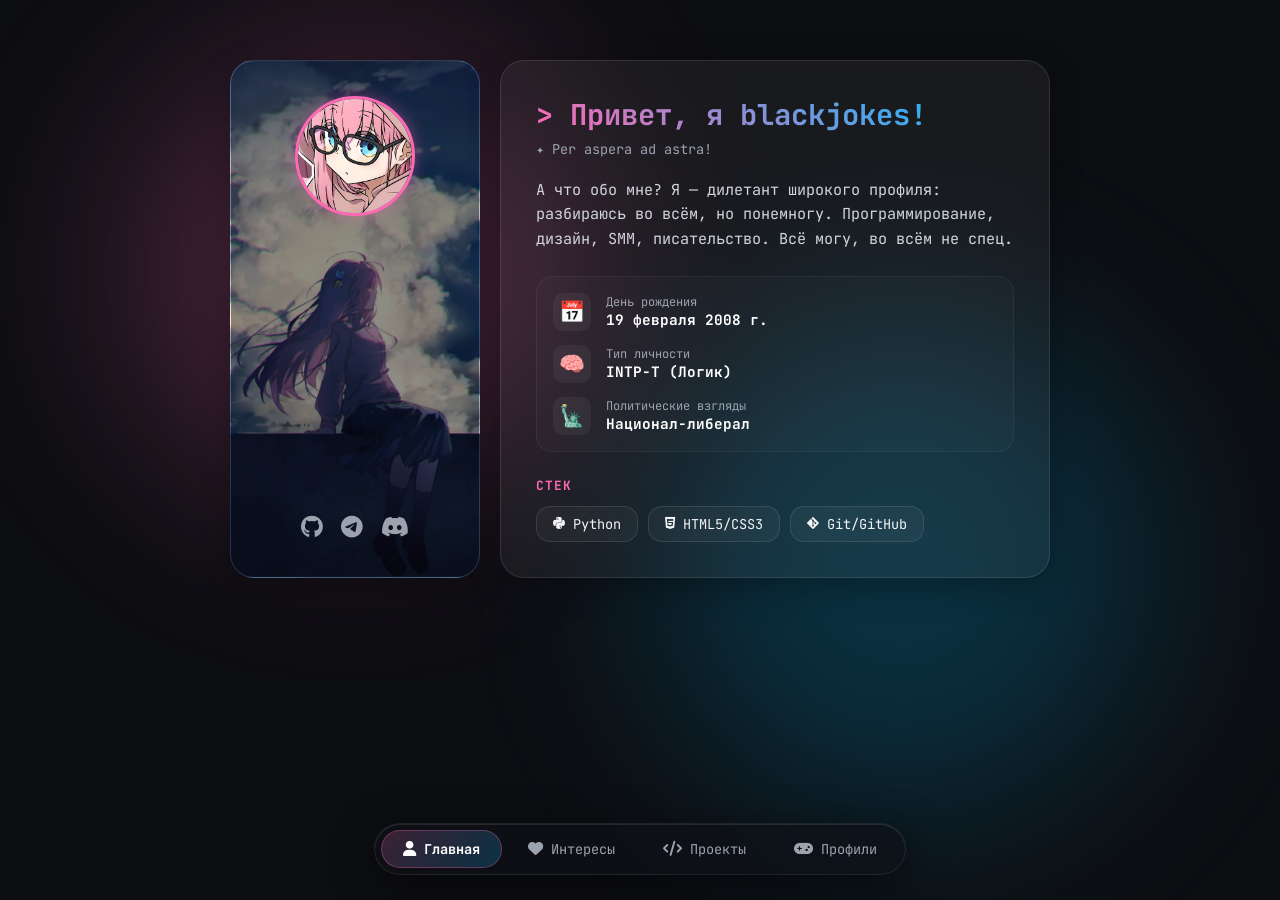
==== commit 700271ab: "^_^" ====
--- a/index.html
+++ b/index.html
@@ -70,8 +70,8 @@
                         <h2>Стек</h2>
                         <ul>
                             <li><i class="fab fa-python tech-icon"></i> Python</li>
-                            <li><i class="fab fa-html5 tech-icon"></i> HTML5 / CSS3</li>
-                            <li><i class="fab fa-git-alt tech-icon"></i> Git / GitHub</li>
+                            <li><i class="fab fa-html5 tech-icon"></i> HTML5/CSS3</li>
+                            <li><i class="fab fa-git-alt tech-icon"></i> Git/GitHub</li>
                         </ul>
                     </section>
                 </main>
@@ -1181,4 +1181,4 @@
         }
     </script>
 </body>
-</html>+</html>
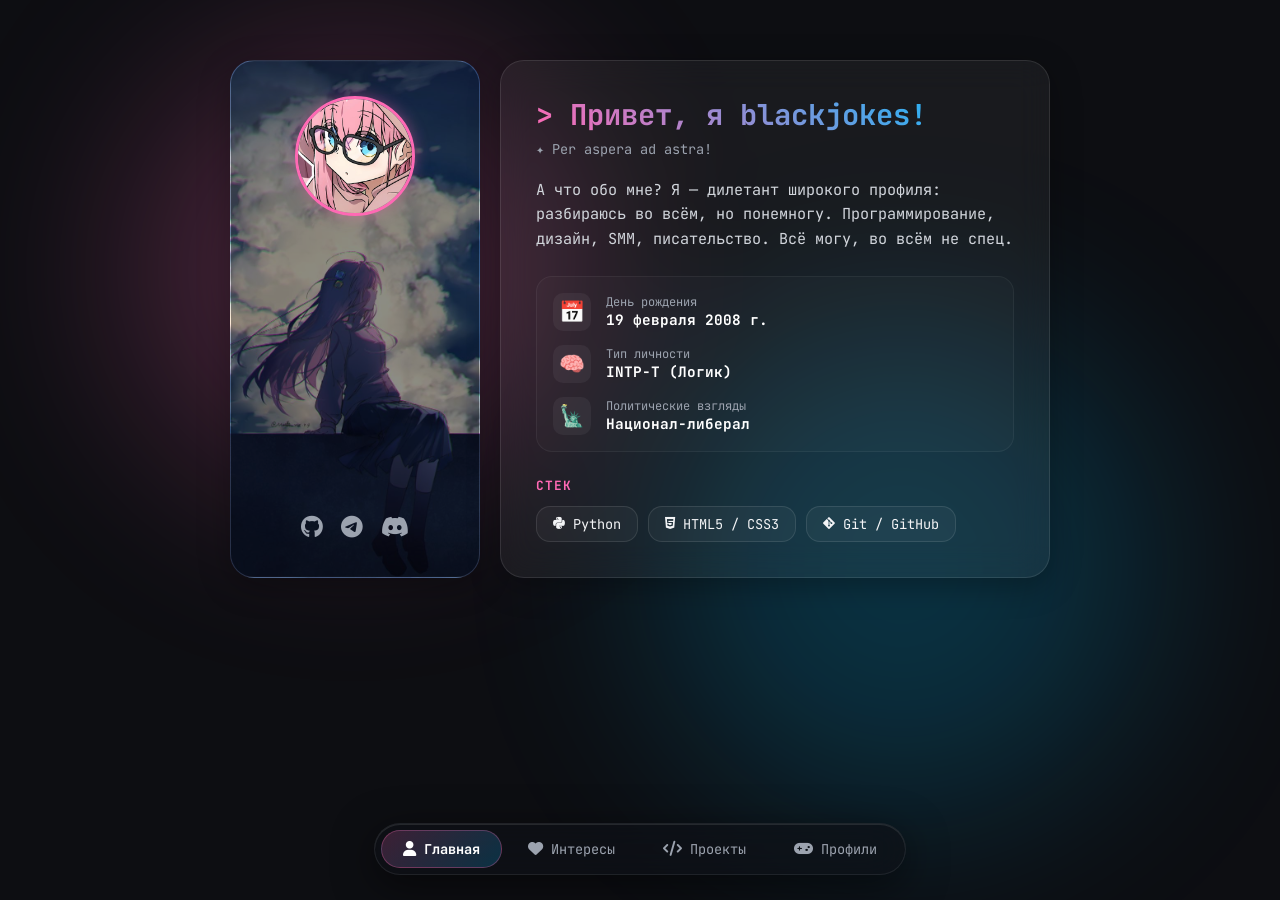
==== commit 6e110b4a: "^_^" ====
--- a/index.html
+++ b/index.html
@@ -70,8 +70,8 @@
                         <h2>Стек</h2>
                         <ul>
                             <li><i class="fab fa-python tech-icon"></i> Python</li>
-                            <li><i class="fab fa-html5 tech-icon"></i> HTML5/CSS3</li>
-                            <li><i class="fab fa-git-alt tech-icon"></i> Git/GitHub</li>
+                            <li><i class="fab fa-html5 tech-icon"></i> HTML5 / CSS3</li>
+                            <li><i class="fab fa-git-alt tech-icon"></i> Git / GitHub</li>
                         </ul>
                     </section>
                 </main>
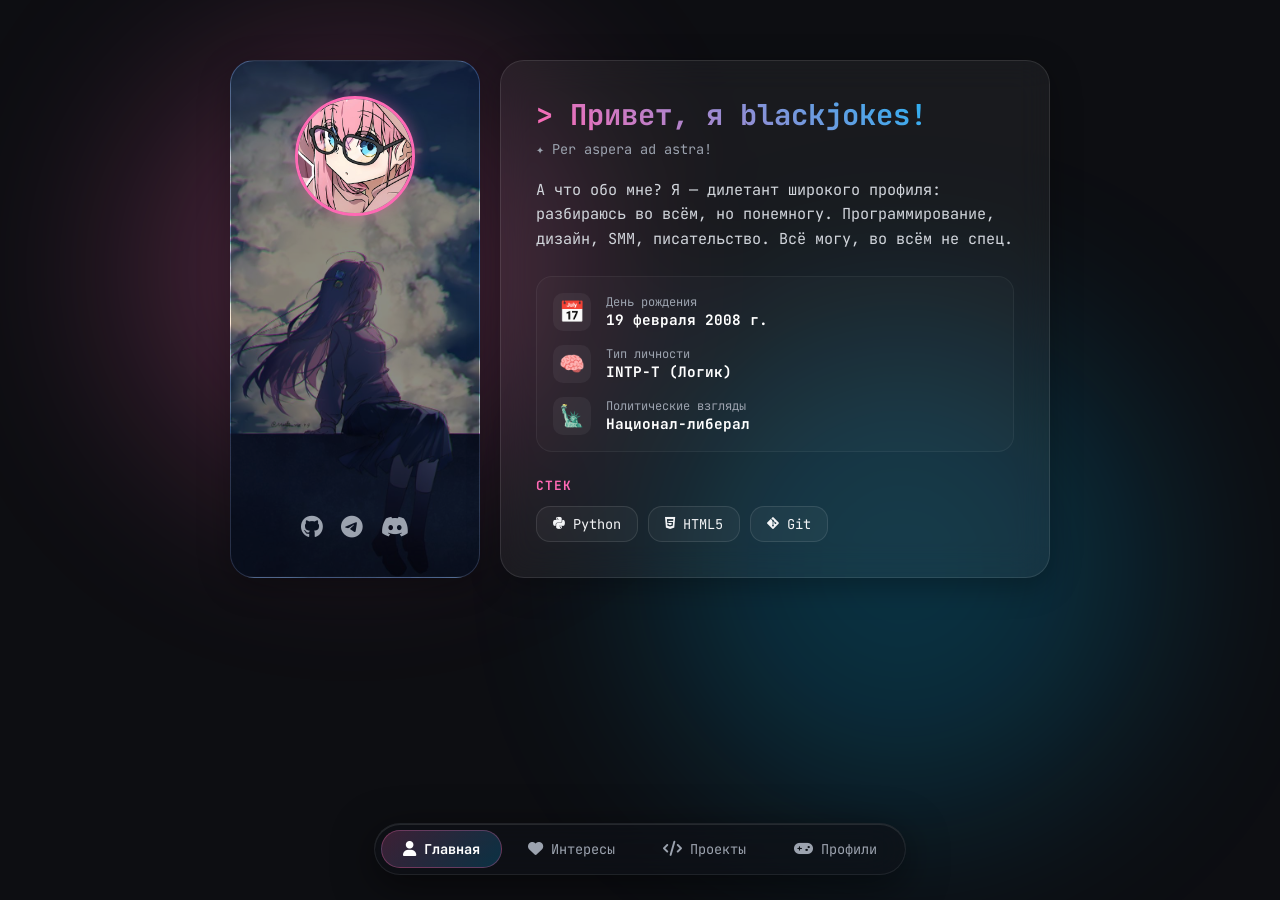
==== commit ad17edeb: "^_^" ====
--- a/index.html
+++ b/index.html
@@ -70,8 +70,8 @@
                         <h2>Стек</h2>
                         <ul>
                             <li><i class="fab fa-python tech-icon"></i> Python</li>
-                            <li><i class="fab fa-html5 tech-icon"></i> HTML5 / CSS3</li>
-                            <li><i class="fab fa-git-alt tech-icon"></i> Git / GitHub</li>
+                            <li><i class="fab fa-html5 tech-icon"></i> HTML5</li>
+                            <li><i class="fab fa-git-alt tech-icon"></i> Git</li>
                         </ul>
                     </section>
                 </main>
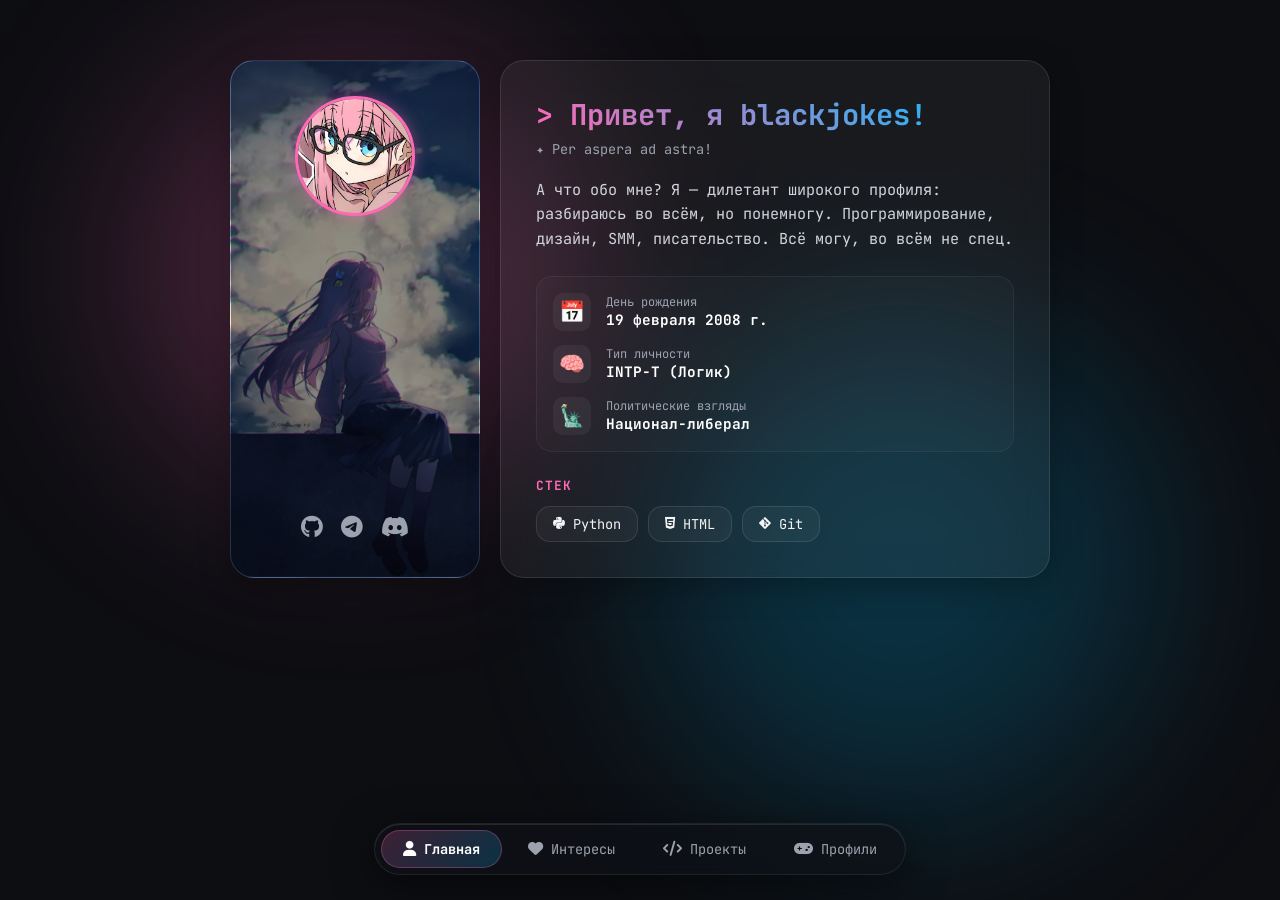
==== commit ea7904e8: "^_^" ====
--- a/index.html
+++ b/index.html
@@ -70,7 +70,7 @@
                         <h2>Стек</h2>
                         <ul>
                             <li><i class="fab fa-python tech-icon"></i> Python</li>
-                            <li><i class="fab fa-html5 tech-icon"></i> HTML5</li>
+                            <li><i class="fab fa-html5 tech-icon"></i> HTML</li>
                             <li><i class="fab fa-git-alt tech-icon"></i> Git</li>
                         </ul>
                     </section>
@@ -408,7 +408,7 @@
 
     </div>
 
-    <!-- КОРНЕВОЙ ОВЕРЛЕЙ ДЛЯ МОДАЛОК -->
+    <!-- МОДАЛЬНЫЕ ОКНА -->
     <div class="modal-root-overlay" id="globalModalOverlay">
         
         <!-- МОДАЛКА: АНГЕЛ ПО СОСЕДСТВУ -->
@@ -481,8 +481,7 @@
                     </div>
                 </div>
             </div>
-
-            <div class="modal-seasons-dock-wrapper">
+            <div class="modal-seasons-dock-wrapper" id="dock-anime">
                 <nav class="modal-seasons-dock">
                     <div class="season-slider-bg"></div>
                     <button class="season-dock-item active" data-index="0">1 сезон</button>
@@ -490,7 +489,6 @@
                 </nav>
             </div>
         </div>
-
         <!-- МОДАЛКА: OREGAIRU ANIME -->
         <div class="animelib-modal-container" id="modal-anime-oregairu">
             <button class="close-modal-x">&times;</button>
@@ -678,8 +676,8 @@
             <div class="modal-seasons-dock-wrapper">
                 <nav class="modal-seasons-dock">
                     <div class="season-slider-bg"></div>
-                    <button class="season-dock-item active" data-index="0">1 сезон (Часть 1)</button>
-                    <button class="season-dock-item" data-index="1">1 сезон (Часть 2)</button>
+                    <button class="season-dock-item active" data-index="0">1 сезон (1)</button>
+                    <button class="season-dock-item" data-index="1">1 сезон (2)</button>
                 </nav>
             </div>
         </div>
@@ -1003,182 +1001,6 @@
             </div>
         </div>
 
-    <!-- СКРИПТОВАЯ ЧАСТЬ -->
-    <script>
-        document.querySelectorAll('.discord-copy-btn').forEach(button => {
-            button.addEventListener('click', function(e) {
-                e.preventDefault();
-                const textToCopy = this.getAttribute('data-clipboard');
-                if (!textToCopy) return;
-
-                navigator.clipboard.writeText(textToCopy).then(() => {
-                    const tooltip = document.createElement('div');
-                    tooltip.className = 'clipboard-tooltip';
-                    tooltip.innerText = 'Скопировано!';
-                    document.body.appendChild(tooltip);
-                    tooltip.style.left = `${e.pageX}px`;
-                    tooltip.style.top = `${e.pageY - 30}px`;
-                    setTimeout(() => {
-                        tooltip.classList.add('fade-out');
-                        setTimeout(() => tooltip.remove(), 300);
-                    }, 1000);
-                }).catch(err => console.error(err));
-            });
-        });
-
-        const dockItems = document.querySelectorAll('.dock-item');
-        const screens = document.querySelectorAll('.screen-content');
-        const slider = document.querySelector('.dock-bg-slider');
-
-        function moveSlider(activeItem) {
-            if (!activeItem || !slider) return;
-            slider.style.width = `${activeItem.offsetWidth}px`;
-            slider.style.left = `${activeItem.offsetLeft}px`;
-        }
-
-        function activateScreen(screenId) {
-            const targetItem = document.querySelector(`.dock-item[data-screen="${screenId}"]`);
-            const targetScreen = document.getElementById(screenId);
-
-            if (!targetItem || !targetScreen) return;
-
-            dockItems.forEach(i => i.classList.remove('active'));
-            targetItem.classList.add('active');
-            moveSlider(targetItem);
-
-            screens.forEach(screen => screen.classList.remove('active'));
-            targetScreen.classList.add('active');
-
-            localStorage.setItem('lastActiveScreen', screenId);
-        }
-
-        window.addEventListener('load', () => {
-            const savedScreen = localStorage.getItem('lastActiveScreen') || 'screen-main';
-            activateScreen(savedScreen);
-            setTimeout(() => {
-                const activeItem = document.querySelector('.dock-item.active');
-                if(activeItem) moveSlider(activeItem);
-            }, 50);
-        });
-
-        dockItems.forEach(item => {
-            item.addEventListener('click', () => {
-                const targetScreen = item.getAttribute('data-screen');
-                activateScreen(targetScreen);
-                window.scrollTo({ top: 0, behavior: 'smooth' });
-            });
-        });
-
-        const globalModalOverlay = document.getElementById('globalModalOverlay');
-        
-        function moveSeasonSlider(activeBtn, modalContainer) {
-            const seasonSlider = modalContainer.querySelector('.season-slider-bg');
-            if (!activeBtn || !seasonSlider) return;
-            seasonSlider.style.width = `${activeBtn.offsetWidth}px`;
-            seasonSlider.style.left = `${activeBtn.offsetLeft}px`;
-        }
-
-        document.querySelectorAll('.open-modal-trigger').forEach(trigger => {
-            trigger.addEventListener('click', (e) => {
-                e.preventDefault();
-                const modalId = trigger.getAttribute('data-modal');
-                const targetModal = document.getElementById(modalId);
-                
-                if (targetModal) {
-                    globalModalOverlay.classList.add('open');
-                    document.querySelectorAll('.animelib-modal-container, .profile-small-modal').forEach(m => m.classList.remove('active'));
-                    targetModal.classList.add('active');
-                    
-                    const firstSeasonBtn = targetModal.querySelector('.season-dock-item');
-                    if (firstSeasonBtn) {
-                        targetModal.querySelectorAll('.season-dock-item').forEach(b => b.classList.remove('active'));
-                        firstSeasonBtn.classList.add('active');
-                        moveSeasonSlider(firstSeasonBtn, targetModal);
-                        
-                        const track = targetModal.querySelector('.modal-slider-track');
-                        if (track) track.style.transform = `translateX(0%)`;
-                    }
-                }
-            });
-        });
-
-        document.querySelectorAll('.season-dock-item').forEach(btn => {
-            btn.addEventListener('click', function() {
-                const modalContainer = this.closest('.animelib-modal-container');
-                const pageIndex = parseInt(this.getAttribute('data-index'));
-                const track = modalContainer.querySelector('.modal-slider-track');
-                
-                modalContainer.querySelectorAll('.season-dock-item').forEach(b => b.classList.remove('active'));
-                this.classList.add('active');
-                
-                moveSeasonSlider(this, modalContainer);
-                
-                if (track) {
-                    track.style.transform = `translateX(${pageIndex * -100}%)`;
-                }
-            });
-        });
-
-        function closeGlobalModal() {
-            globalModalOverlay.classList.remove('open');
-        }
-
-        globalModalOverlay.addEventListener('click', (e) => {
-            if (e.target === globalModalOverlay || e.target.classList.contains('close-modal-x') || e.target.classList.contains('close-modal-btn')) {
-                closeGlobalModal();
-            }
-        });
-
-        window.addEventListener('resize', () => {
-            const activeItem = document.querySelector('.dock-item.active');
-            if(activeItem) moveSlider(activeItem);
-            
-            document.querySelectorAll('.animelib-modal-container').forEach(modal => {
-                const activeSeasonBtn = modal.querySelector('.season-dock-item.active');
-                if(activeSeasonBtn) moveSeasonSlider(activeSeasonBtn, modal);
-            });
-        });
-
-        function checkBirthday() {
-            const today = new Date();
-            if (today.getDate() === 19 && today.getMonth() === 1) {
-                const avatarBlock = document.getElementById('avatarBlock');
-                if (avatarBlock) avatarBlock.classList.add('birthday-mode');
-                const greeting = document.getElementById('greeting');
-                if (greeting) greeting.innerText = "> С Днём Рождения меня! 🎂";
-                const bdaySubtitle = document.getElementById('bdaySubtitle');
-                if (bdaySubtitle) bdaySubtitle.innerText = "✦ Сегодня официальный день отдыха и праздника!";
-            }
-        }
-        window.addEventListener('DOMContentLoaded', checkBirthday);
-
-        function copyEpicHandle() {
-            const handleText = document.getElementById("epicHandle").innerText;
-            navigator.clipboard.writeText(handleText).then(() => {
-                const originalText = handleText;
-                const handleElement = document.getElementById("epicHandle");
-                handleElement.innerText = "Скопировано!";
-                handleElement.style.color = "#00ff66"; // подсветится твоим зеленым
-                setTimeout(() => {
-                    handleElement.innerText = originalText;
-                    handleElement.style.color = "";
-                }, 1000);
-            });
-        }
-
-        function copyXboxHandle() {
-            const handleText = document.getElementById("xboxHandle").innerText;
-            navigator.clipboard.writeText(handleText).then(() => {
-                const originalText = handleText;
-                const handleElement = document.getElementById("xboxHandle");
-                handleElement.innerText = "Скопировано!";
-                handleElement.style.color = "#00ff66";
-                setTimeout(() => {
-                    handleElement.innerText = originalText;
-                    handleElement.style.color = "";
-                }, 1000);
-            });
-        }
-    </script>
+    <script src="script.js"></script>
 </body>
 </html>
--- a/style.css
+++ b/style.css
@@ -23,7 +23,15 @@
 
 body::before, body::after {
     content: ''; position: absolute; border-radius: 50%; filter: blur(100px); z-index: -1;
-    will-change: transform; transform: translateZ(0); backface-visibility: hidden;
+    
+    /* Ультимативное аппаратное ускорение против черных квадратов */
+    will-change: filter, transform;
+    -webkit-transform: translate3d(0, 0, 0);
+    transform: translate3d(0, 0, 0);
+    -webkit-backface-visibility: hidden;
+    backface-visibility: hidden;
+    
+    /* ... твои остальные свойства цвета, размеров и позиционирования кругов ... */
 }
 body::before { width: 450px; height: 450px; background: var(--bocchi-pink); opacity: 0.25; top: 5%; left: 10%; animation: float 8s ease-in-out infinite alternate; }
 body::after { width: 500px; height: 500px; background: var(--ryo-blue); opacity: 0.20; top: 35%; right: 10%; animation: float 10s ease-in-out infinite alternate-reverse; }
@@ -331,6 +339,16 @@
     .animelib-modal-container { height: 85vh; }
 }
 
+/* Выносим док из потока модалки и привязываем к низу */
+.modal-tabs-dock-wrapper {
+    position: absolute; /* Или relative, если хочешь, чтобы он скроллился вместе с модалкой */
+    top: calc(80vh + 20px); /* 80vh - высота твоей модалки + отступ */
+    left: 50%;
+    transform: translateX(-50%);
+    z-index: 1000;
+    pointer-events: auto;
+}
+
 @media screen and (max-width: 749px) {
     /* Родителю даем относительный контекст и резервируем место снизу под навбар */
     .animelib-modal-container {
@@ -374,4 +392,17 @@
         bottom: 0 !important;
         height: 2px !important;
     }
+    .modal-tabs-dock-wrapper {
+        top: calc(85vh + 15px);
+    }
+}
+
+/* Блокировка скролла основного сайта при открытой модалке */
+html.modal-open,
+body.modal-open {
+    overflow: hidden !important;
+    height: 100vh !important;
+    position: fixed !important;
+    width: 100% !important;
+    touch-action: none; /* Запрещает свайпы фона на смартфонах */
 }
